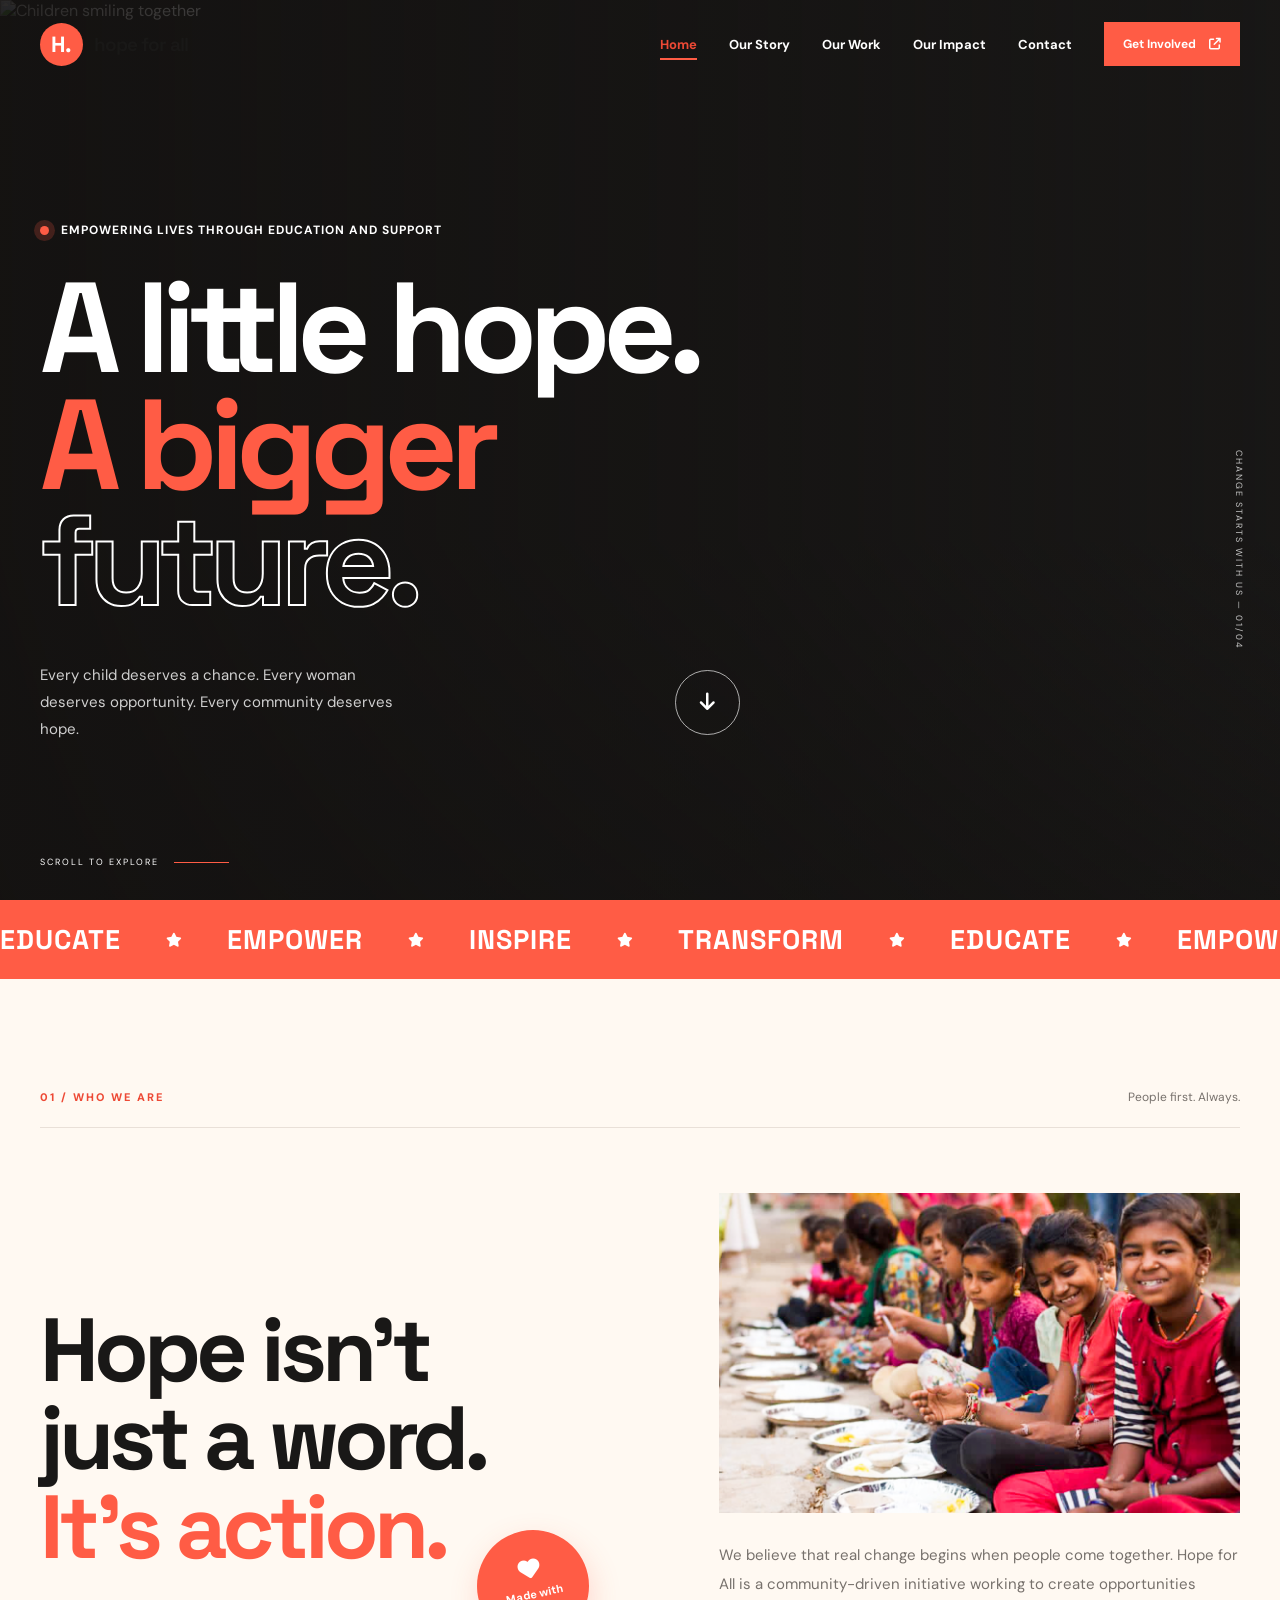
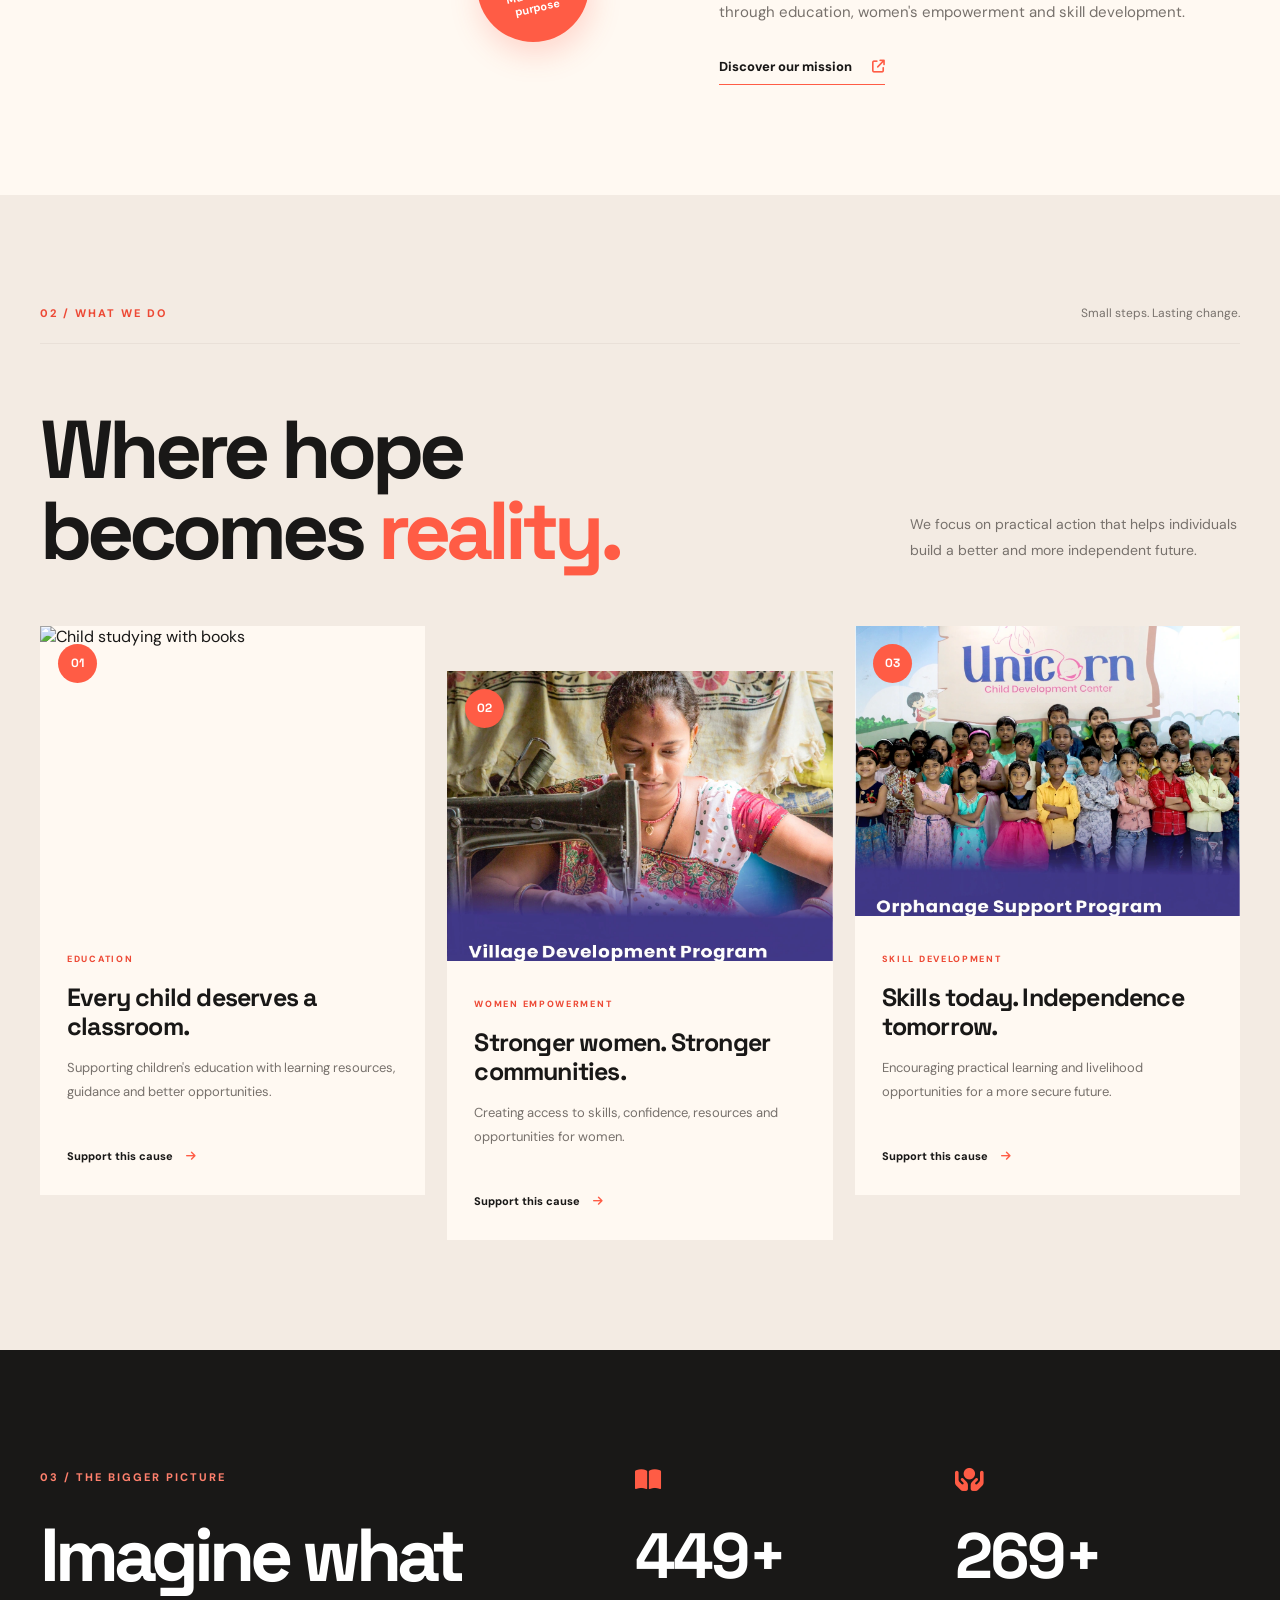
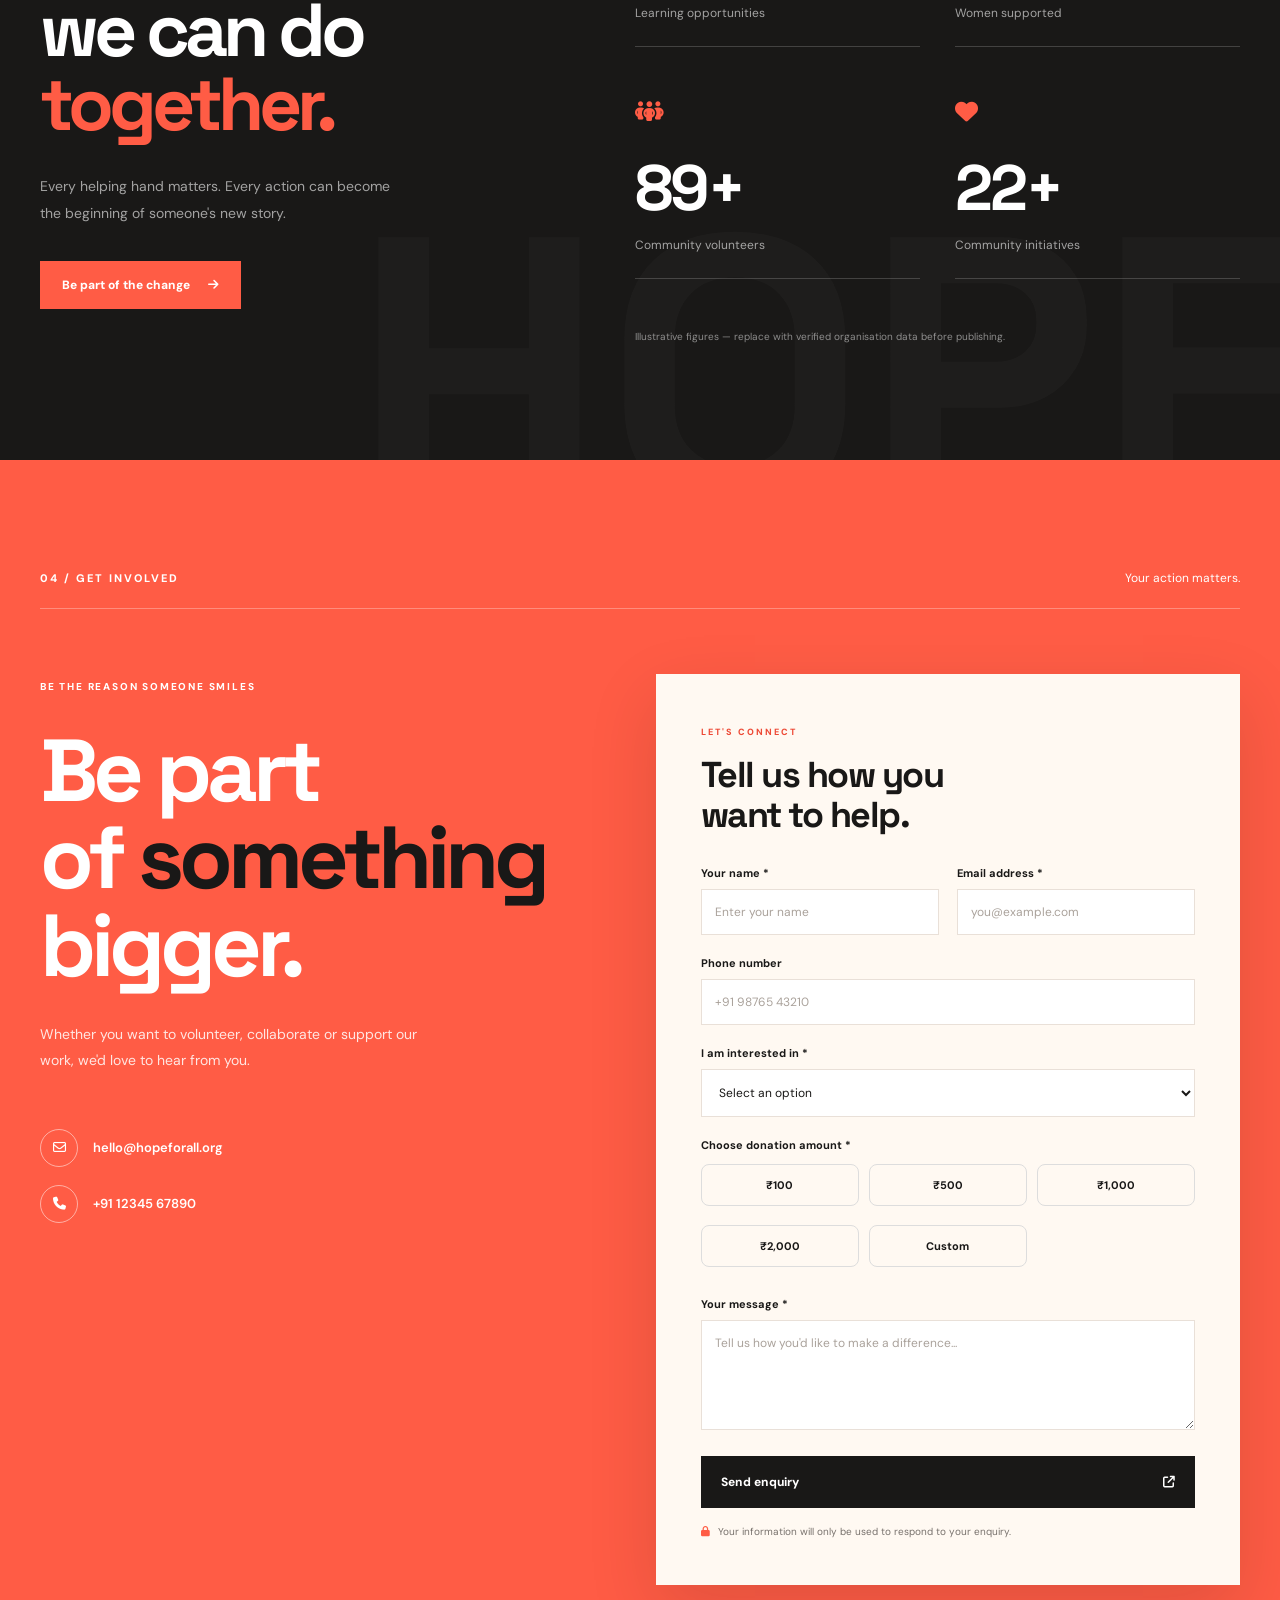
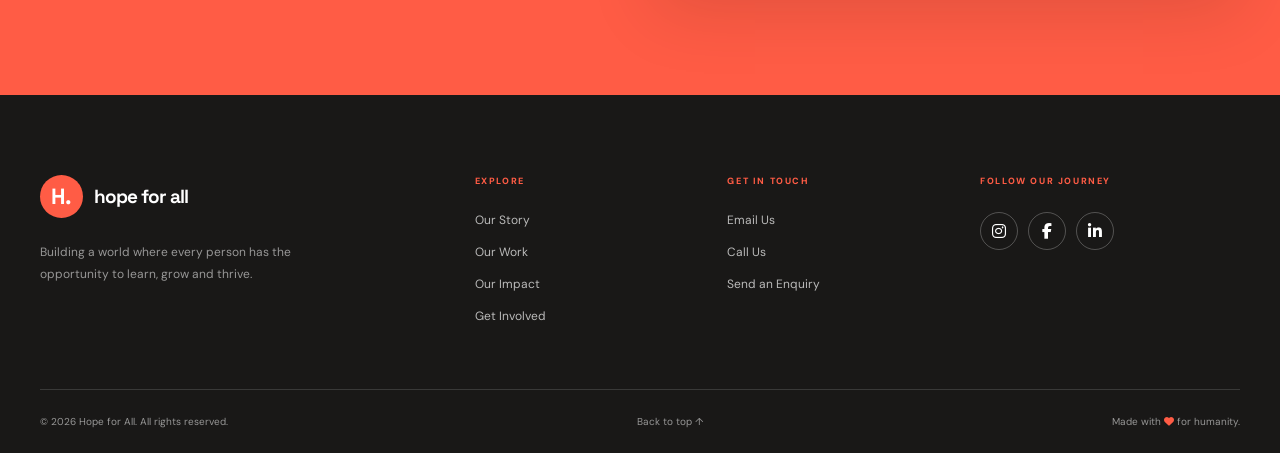
==== index.html @ e2357229 "commit-hope for all website" ====
<!DOCTYPE html>
<html lang="en">
<head>
  <meta charset="UTF-8">
  <meta name="viewport" content="width=device-width, initial-scale=1.0">
  <meta name="description" content="Hope for All works to create a brighter future through child education, women empowerment and community development.">
  <meta name="theme-color" content="#ff5c45">
  <title>Hope for All — Change Starts With Us</title>

  <link rel="preconnect" href="https://fonts.googleapis.com">
  <link rel="preconnect" href="https://fonts.gstatic.com" crossorigin>
  <link href="https://fonts.googleapis.com/css2?family=DM+Sans:wght@400;500;600;700;800&family=Space+Grotesk:wght@400;500;600;700&display=swap" rel="stylesheet">

  <link rel="stylesheet" href="https://cdnjs.cloudflare.com/ajax/libs/font-awesome/6.5.2/css/all.min.css">
  <link rel="stylesheet" href="assets/css/style.css">
  <link rel="stylesheet" href="assets/css/mobile-responsive.css">
</head>

<body>

  <div class="page-loader" id="pageLoader">
    <div class="loader-logo">H<span>.</span></div>
    <div class="loader-line"><span></span></div>
  </div>

  <div class="scroll-progress" id="scrollProgress"></div>

  <!-- HEADER -->
  <header class="site-header" id="siteHeader">
    <div class="container nav-wrapper">

      <a href="#home" class="brand">
        <span class="brand-symbol">H.</span>
        <span class="brand-name">hope for all</span>
      </a>

      <button class="menu-toggle" id="menuToggle"
        aria-label="Open navigation" aria-expanded="false">
        <span></span><span></span>
      </button>

      <nav class="primary-nav" id="primaryNav">
        <a href="#home" class="nav-link active">Home</a>
        <a href="#about" class="nav-link">Our Story</a>
        <a href="#work" class="nav-link">Our Work</a>
        <a href="#impact" class="nav-link">Our Impact</a>
        <a href="#contact" class="nav-link">Contact</a>
        <a href="#contact" class="nav-donate">
          Get Involved <i class="fa-solid fa-arrow-up-right-from-square"></i>
        </a>
      </nav>

    </div>
  </header>

  <main>

    <!-- HERO -->
    <section class="hero-section" id="home">
      <div class="hero-background">
        <img
          src="https://images.unsplash.com/photo-1488521787991-ed7bbaae773c?auto=format&fit=crop&w=2000&q=85"
          alt="Children smiling together"
          fetchpriority="high">
      </div>

      <div class="hero-overlay"></div>

      <div class="container hero-content">
        <div class="hero-label reveal">
          <span class="label-dot"></span>
          Empowering Lives Through Education and Support
        </div>

        <h1 class="hero-title reveal">
          A little hope.<br>
          <span>A bigger</span><br>
          <span class="outlined-text">future.</span>
        </h1>

        <div class="hero-bottom reveal">
          <p>
            Every child deserves a chance. Every woman deserves
            opportunity. Every community deserves hope.
          </p>

          <a href="#contact" class="round-cta" aria-label="Get involved">
            <i class="fa-solid fa-arrow-down"></i>
          </a>
        </div>
      </div>

      <div class="hero-side-note">CHANGE STARTS WITH US — 01/04</div>
      <div class="hero-scroll">SCROLL TO EXPLORE <span></span></div>
    </section>

    <!-- MARQUEE -->
    <section class="marquee-section" aria-label="Our mission">
      <div class="marquee-track">
        <div class="marquee-content">
          <span>EDUCATE</span><i class="fa-solid fa-star"></i>
          <span>EMPOWER</span><i class="fa-solid fa-star"></i>
          <span>INSPIRE</span><i class="fa-solid fa-star"></i>
          <span>TRANSFORM</span><i class="fa-solid fa-star"></i>
          <span>EDUCATE</span><i class="fa-solid fa-star"></i>
          <span>EMPOWER</span><i class="fa-solid fa-star"></i>
          <span>INSPIRE</span><i class="fa-solid fa-star"></i>
          <span>TRANSFORM</span><i class="fa-solid fa-star"></i>
        </div>
      </div>
    </section>

    <!-- ABOUT -->
    <section class="about-section section-padding" id="about">
      <div class="container">

        <div class="section-top reveal">
          <span class="eyebrow">01 / WHO WE ARE</span>
          <span class="section-caption">People first. Always.</span>
        </div>

        <div class="about-grid">
          <div class="about-heading reveal">
            <h2>
              Hope isn't<br>
              just a word.<br>
              <span>It's action.</span>
            </h2>
            <div class="about-sticker">
              <i class="fa-solid fa-heart"></i>
              <span>Made with<br>purpose</span>
            </div>
          </div>

          <div class="about-content reveal">
            <img
              src="assets/images/food-donation.png"
              alt="Children learning in a community setting"
              class="about-image">

            <p class="about-description">
              We believe that real change begins when people come
              together. Hope for All is a community-driven initiative
              working to create opportunities through education,
              women's empowerment and skill development.
            </p>

            <a href="#work" class="text-link">
              Discover our mission
              <span><i class="fa-solid fa-arrow-up-right-from-square"></i></span>
            </a>
          </div>
        </div>

      </div>
    </section>

    <!-- WORK -->
    <section class="work-section section-padding" id="work">
      <div class="container">

        <div class="section-top reveal">
          <span class="eyebrow">02 / WHAT WE DO</span>
          <span class="section-caption">Small steps. Lasting change.</span>
        </div>

        <div class="work-heading reveal">
          <h2>Where hope<br>becomes <span>reality.</span></h2>
          <p>
            We focus on practical action that helps individuals
            build a better and more independent future.
          </p>
        </div>

        <div class="work-grid">

          <article class="work-card reveal">
            <div class="work-image">
              <img
                src="https://images.unsplash.com/photo-1503676260728-1c00da094a0b?auto=format&fit=crop&w=900&q=85"
                alt="Child studying with books">
              <span class="work-number">01</span>
            </div>
            <div class="work-card-content">
              <span class="work-category">EDUCATION</span>
              <h3>Every child deserves a classroom.</h3>
              <p>
                Supporting children's education with learning
                resources, guidance and better opportunities.
              </p>
              <a href="#contact" class="card-link">
                Support this cause <i class="fa-solid fa-arrow-right"></i>
              </a>
            </div>
          </article>

          <article class="work-card work-card-featured reveal">
            <div class="work-image">
              <img
                src="assets/images/village-program.webp"
                alt="Confident woman smiling">
              <span class="work-number">02</span>
            </div>
            <div class="work-card-content">
              <span class="work-category">WOMEN EMPOWERMENT</span>
              <h3>Stronger women. Stronger communities.</h3>
              <p>
                Creating access to skills, confidence, resources
                and opportunities for women.
              </p>
              <a href="#contact" class="card-link">
                Support this cause <i class="fa-solid fa-arrow-right"></i>
              </a>
            </div>
          </article>

          <article class="work-card reveal">
            <div class="work-image">
              <img
                src="assets/images/orphange-program.webp"
                alt="People participating in a community activity">
              <span class="work-number">03</span>
            </div>
            <div class="work-card-content">
              <span class="work-category">SKILL DEVELOPMENT</span>
              <h3>Skills today. Independence tomorrow.</h3>
              <p>
                Encouraging practical learning and livelihood
                opportunities for a more secure future.
              </p>
              <a href="#contact" class="card-link">
                Support this cause <i class="fa-solid fa-arrow-right"></i>
              </a>
            </div>
          </article>

        </div>
      </div>
    </section>

    <!-- IMPACT -->
    <section class="impact-section" id="impact">
      <div class="container impact-container">

        <div class="impact-intro reveal">
          <span class="eyebrow light-eyebrow">03 / THE BIGGER PICTURE</span>
          <h2>Imagine what<br>we can do <span>together.</span></h2>
          <p>
            Every helping hand matters. Every action can become
            the beginning of someone's new story.
          </p>
          <a href="#contact" class="impact-button">
            Be part of the change <i class="fa-solid fa-arrow-right"></i>
          </a>
        </div>

        <div class="impact-stats">
          <div class="stat-item reveal">
            <span class="stat-icon"><i class="fa-solid fa-book-open"></i></span>
            <strong><span class="counter" data-target="500">0</span>+</strong>
            <p>Learning opportunities</p>
          </div>

          <div class="stat-item reveal">
            <span class="stat-icon"><i class="fa-solid fa-hands-holding-circle"></i></span>
            <strong><span class="counter" data-target="300">0</span>+</strong>
            <p>Women supported</p>
          </div>

          <div class="stat-item reveal">
            <span class="stat-icon"><i class="fa-solid fa-people-group"></i></span>
            <strong><span class="counter" data-target="100">0</span>+</strong>
            <p>Community volunteers</p>
          </div>

          <div class="stat-item reveal">
            <span class="stat-icon"><i class="fa-solid fa-heart"></i></span>
            <strong><span class="counter" data-target="25">0</span>+</strong>
            <p>Community initiatives</p>
          </div>
          <p class="impact-disclaimer">
            Illustrative figures — replace with verified organisation data before publishing.
          </p>
        </div>

      </div>
    </section>

    <!-- CONTACT / ENQUIRY -->
    <section class="contact-section section-padding" id="contact">
      <div class="container">

        <div class="section-top reveal">
          <span class="eyebrow">04 / GET INVOLVED</span>
          <span class="section-caption">Your action matters.</span>
        </div>

        <div class="contact-grid">

          <div class="contact-copy reveal">
            <span class="contact-kicker">BE THE REASON SOMEONE SMILES</span>
            <h2>
              Be part<br>
              of <span>something</span><br>
              bigger.
            </h2>
            <p>
              Whether you want to volunteer, collaborate or support
              our work, we'd love to hear from you.
            </p>

            <div class="contact-details">
              <a href="mailto:hello@hopeforall.org">
                <i class="fa-regular fa-envelope"></i>
                hello@hopeforall.org
              </a>
              <a href="tel:+911234567890">
                <i class="fa-solid fa-phone"></i>
                +91 12345 67890
              </a>
            </div>
          </div>

          <div class="form-panel reveal">
            <div class="form-heading">
              <span>LET'S CONNECT</span>
              <h3>Tell us how you<br>want to help.</h3>
            </div>

            <form
              name="hope-for-all-enquiry"
              method="POST"
              action="thank-you.html"
              data-netlify="true"
              netlify-honeypot="bot-field"
              id="enquiryForm">

              <input type="hidden" name="form-name" value="hope-for-all-enquiry">

              <p class="hidden-field">
                <label>Do not fill this out:
                  <input name="bot-field">
                </label>
              </p>

              <div class="form-row">
                <div class="form-group">
                  <label for="fullName">Your name *</label>
                  <input type="text" id="fullName" name="name"
                    placeholder="Enter your name" required minlength="2">
                </div>

                <div class="form-group">
                  <label for="email">Email address *</label>
                  <input type="email" id="email" name="email"
                    placeholder="you@example.com" required>
                </div>
              </div>

              <div class="form-group">
                <label for="phone">Phone number</label>
                <input type="tel" id="phone" name="phone"
                  placeholder="+91 98765 43210"
                  pattern="[0-9+() -]{7,20}">
              </div>

              <div class="form-group">
                <label for="interest">I am interested in *</label>
                <select id="interest" name="interest" required>
                  <option value="" disabled selected>Select an option</option>
                  <option value="Volunteering">Volunteering</option>
                  <option value="Donation enquiry">Donation enquiry</option>
                  <option value="Partnership">Partnership</option>
                  <option value="Education support">Education support</option>
                  <option value="Women empowerment">Women empowerment</option>
                  <option value="Other">Other</option>
                </select>
              </div>
              
<div class="form-group donation-group">
  <label>Choose donation amount *</label>

  <div class="donation-options">
    <label class="donation-option">
      <input type="radio" name="donation_amount" value="₹100" required>
      <span>₹100</span>
    </label>

    <label class="donation-option">
      <input type="radio" name="donation_amount" value="₹500">
      <span>₹500</span>
    </label>

    <label class="donation-option">
      <input type="radio" name="donation_amount" value="₹1000">
      <span>₹1,000</span>
    </label>

    <label class="donation-option">
      <input type="radio" name="donation_amount" value="₹2000">
      <span>₹2,000</span>
    </label>

    <label class="donation-option">
      <input type="radio" name="donation_amount" value="Custom">
      <span>Custom</span>
    </label>
  </div>

  <input
    type="number"
    name="custom_amount"
    id="customAmount"
    placeholder="Enter custom amount (₹)"
    min="1"
    hidden
  >
</div>


              <div class="form-group">
                <label for="message">Your message *</label>
                <textarea id="message" name="message" rows="4"
                  placeholder="Tell us how you'd like to make a difference..."
                  required minlength="10"></textarea>
              </div>

              <button type="submit" class="submit-button" id="submitButton">
                <span>Send enquiry</span>
                <i class="fa-solid fa-arrow-up-right-from-square"></i>
              </button>

              <p class="form-note">
                <i class="fa-solid fa-lock"></i>
                Your information will only be used to respond to your enquiry.
              </p>

              <p class="form-feedback" id="formFeedback" role="status" aria-live="polite"></p>
            </form>
          </div>

        </div>
      </div>
    </section>

  </main>

  <!-- FOOTER -->
  <footer class="site-footer">
    <div class="container">

      <div class="footer-top">
        <div class="footer-brand">
          <a href="#home" class="brand footer-logo">
            <span class="brand-symbol">H.</span>
            <span class="brand-name">hope for all</span>
          </a>
          <p>
            Building a world where every person has the opportunity
            to learn, grow and thrive.
          </p>
        </div>

        <div class="footer-column">
          <span>EXPLORE</span>
          <a href="#about">Our Story</a>
          <a href="#work">Our Work</a>
          <a href="#impact">Our Impact</a>
          <a href="#contact">Get Involved</a>
        </div>

        <div class="footer-column">
          <span>GET IN TOUCH</span>
          <a href="mailto:hello@hopeforall.org">Email Us</a>
          <a href="tel:+911234567890">Call Us</a>
          <a href="#contact">Send an Enquiry</a>
        </div>

        <div class="footer-social">
          <span>FOLLOW OUR JOURNEY</span>
          <div class="social-links">
            <a href="https://www.instagram.com/kokanngo_india/" aria-label="Instagram" target="_blank" rel="noopener noreferrer"><i class="fa-brands fa-instagram"></i></a>
            <a href="https://www.facebook.com/Kokanngo.org" aria-label="Facebook" target="_blank" rel="noopener noreferrer"><i class="fa-brands fa-facebook-f"></i></a>
            <a href="linkedin.com/sharing/share-offsite/?url=https://www.kokanngo.org/" aria-label="LinkedIn" target="_blank" rel="noopener noreferrer"><i class="fa-brands fa-linkedin-in"></i></a>
          </div>
        </div>
      </div>

      <div class="footer-bottom">
        <p>© <span id="currentYear"></span> Hope for All. All rights reserved.</p>
        <a href="#home">Back to top ↑</a>
        <p>Made with <i class="fa-solid fa-heart"></i> for humanity.</p>
      </div>

    </div>
  </footer>

  <script src="assets/js/main.js"></script>
</body>
</html>
---- assets/css/style.css ----
:root {
  --coral: #ff5c45;
  --coral-dark: #ed4935;
  --coral-light: #ff806d;
  --ink: #191817;
  --ink-soft: #292725;
  --cream: #fff9f2;
  --white: #ffffff;
  --muted: #77716c;
  --line: #e9e0d8;
  --font-heading: "Space Grotesk", sans-serif;
  --font-body: "DM Sans", sans-serif;
  --container: 1240px;
  --transition: 0.35s ease;
}

* {
  margin: 0;
  padding: 0;
  box-sizing: border-box;
}

html {
  scroll-behavior: smooth;
  scroll-padding-top: 90px;
}

body {
  font-family: var(--font-body);
  color: var(--ink);
  background: var(--cream);
  overflow-x: hidden;
}

body.menu-open {
  overflow: hidden;
}

img {
  display: block;
  max-width: 100%;
}

a {
  color: inherit;
  text-decoration: none;
}

button,
input,
select,
textarea {
  font: inherit;
}

button,
a {
  -webkit-tap-highlight-color: transparent;
}

.container {
  width: min(var(--container), calc(100% - 80px));
  margin-inline: auto;
}

.section-padding {
  padding: 110px 0;
}

/* LOADER */

.page-loader {
  position: fixed;
  inset: 0;
  z-index: 9999;
  background: var(--coral);
  display: flex;
  flex-direction: column;
  align-items: center;
  justify-content: center;
  transition: opacity 0.6s ease, visibility 0.6s ease;
}

.page-loader.loaded {
  opacity: 0;
  visibility: hidden;
}

.loader-logo {
  font-family: var(--font-heading);
  color: var(--white);
  font-size: 65px;
  font-weight: 700;
}

.loader-logo span {
  color: var(--ink);
}

.loader-line {
  width: 100px;
  height: 3px;
  background: rgba(255,255,255,0.3);
  overflow: hidden;
  margin-top: 16px;
}

.loader-line span {
  display: block;
  width: 100%;
  height: 100%;
  background: white;
  transform: translateX(-100%);
  animation: loaderProgress 1s ease forwards;
}

@keyframes loaderProgress {
  to { transform: translateX(0); }
}

.scroll-progress {
  position: fixed;
  z-index: 9998;
  top: 0;
  left: 0;
  width: 0;
  height: 3px;
  background: var(--coral);
}

/* HEADER */

.site-header {
  position: fixed;
  z-index: 1000;
  top: 0;
  left: 0;
  width: 100%;
  background: transparent;
  transition: background var(--transition), box-shadow var(--transition);
}

.site-header.scrolled {
  background: var(--cream);
  box-shadow: 0 5px 30px rgba(25, 24, 23, 0.07);
}

.nav-wrapper {
  min-height: 88px;
  display: flex;
  align-items: center;
  justify-content: space-between;
}

.brand {
  display: inline-flex;
  align-items: center;
  gap: 11px;
  font-family: var(--font-heading);
  font-weight: 700;
}

.brand-symbol {
  width: 43px;
  height: 43px;
  display: grid;
  place-items: center;
  border-radius: 50%;
  background: var(--coral);
  color: var(--white);
  font-size: 22px;
}

.brand-name {
  font-size: 19px;
  letter-spacing: -1px;
}

.primary-nav {
  display: flex;
  align-items: center;
  gap: 32px;
}

.nav-link {
  font-size: 13px;
  font-weight: 700;
  color: #ffffff;
  position: relative;
  transition: color var(--transition);
}

.nav-link::after {
  content: "";
  position: absolute;
  left: 0;
  bottom: -7px;
  width: 0;
  height: 2px;
  background: var(--coral);
  transition: width var(--transition);
}

.nav-link:hover,
.nav-link.active {
  color: var(--coral-dark);
}

.nav-link:hover::after,
.nav-link.active::after {
  width: 100%;
}

.nav-donate {
  background: var(--coral);
  color: white;
  padding: 14px 19px;
  font-size: 12px;
  font-weight: 700;
  transition: background var(--transition), transform var(--transition);
}

.nav-donate i {
  margin-left: 10px;
}

.nav-donate:hover {
  background: var(--ink);
  transform: translateY(-3px);
}

.menu-toggle {
  display: none;
}

/* HERO */

.hero-section {
  min-height: 790px;
  height: 100svh;
  max-height: 1000px;
  position: relative;
  overflow: hidden;
  background: var(--ink);
  display: flex;
  align-items: center;
  color: var(--white);
}

.hero-background,
.hero-overlay {
  position: absolute;
  inset: 0;
}

.hero-background img {
  width: 100%;
  height: 100%;
  object-fit: cover;
  object-position: center 40%;
  opacity: 0.78;
  animation: heroZoom 12s ease-out both;
}

@keyframes heroZoom {
  from { transform: scale(1.12); }
  to { transform: scale(1); }
}

.hero-overlay {
  background:
    linear-gradient(90deg, rgba(20,18,17,0.88) 0%, rgba(20,18,17,0.52) 58%, rgba(20,18,17,0.15) 100%),
    linear-gradient(0deg, rgba(20,18,17,0.35), transparent 40%);
}

.hero-content {
  position: relative;
  z-index: 2;
  padding-top: 65px;
}

.hero-label {
  display: flex;
  align-items: center;
  gap: 12px;
  font-size: 12px;
  font-weight: 700;
  letter-spacing: 1px;
  text-transform: uppercase;
  margin-bottom: 32px;
}

.label-dot {
  width: 9px;
  height: 9px;
  border-radius: 50%;
  background: var(--coral);
  box-shadow: 0 0 0 6px rgba(255,92,69,0.2);
}

.hero-title {
  font-family: var(--font-heading);
  font-size: clamp(70px, 10vw, 142px);
  font-weight: 700;
  line-height: 0.91;
  letter-spacing: -8px;
  max-width: 900px;
}

.hero-title > span:not(.outlined-text) {
  color: var(--coral);
}

.outlined-text {
  color: transparent;
  -webkit-text-stroke: 2px white;
}

.hero-bottom {
  display: flex;
  align-items: center;
  justify-content: space-between;
  max-width: 700px;
  margin-top: 42px;
}

.hero-bottom p {
  max-width: 380px;
  font-size: 15px;
  line-height: 1.8;
  color: rgba(255,255,255,0.8);
}

.round-cta {
  width: 65px;
  height: 65px;
  border: 1px solid rgba(255,255,255,0.65);
  border-radius: 50%;
  display: grid;
  place-items: center;
  font-size: 20px;
  transition: background var(--transition), border-color var(--transition), transform var(--transition);
}

.round-cta:hover {
  background: var(--coral);
  border-color: var(--coral);
  transform: rotate(45deg);
}

.hero-side-note {
  position: absolute;
  right: 35px;
  top: 50%;
  writing-mode: vertical-rl;
  font-size: 9px;
  letter-spacing: 2px;
  color: rgba(255,255,255,0.75);
}

.hero-scroll {
  position: absolute;
  left: 40px;
  bottom: 32px;
  display: flex;
  align-items: center;
  gap: 15px;
  font-size: 9px;
  letter-spacing: 2px;
  color: white;
}

.hero-scroll span {
  width: 55px;
  height: 1px;
  background: var(--coral);
}

/* MARQUEE */

.marquee-section {
  overflow: hidden;
  background: var(--coral);
  color: white;
  padding: 22px 0;
}

.marquee-track {
  width: max-content;
  animation: marqueeMove 28s linear infinite;
}

.marquee-content {
  display: flex;
  align-items: center;
  gap: 45px;
  white-space: nowrap;
}

.marquee-content span {
  font-family: var(--font-heading);
  font-size: 27px;
  font-weight: 700;
  letter-spacing: 1px;
}

.marquee-content i {
  font-size: 14px;
}

@keyframes marqueeMove {
  to { transform: translateX(-50%); }
}

/* SHARED SECTION ELEMENTS */

.section-top {
  display: flex;
  align-items: center;
  justify-content: space-between;
  padding-bottom: 22px;
  border-bottom: 1px solid var(--line);
  margin-bottom: 65px;
}

.eyebrow {
  font-size: 11px;
  font-weight: 800;
  letter-spacing: 2px;
  color: var(--coral-dark);
}

.section-caption {
  font-size: 12px;
  color: var(--muted);
}

/* ABOUT */

.about-section {
  background: var(--cream);
}

.about-grid {
  display: grid;
  grid-template-columns: 1fr 0.9fr;
  gap: 100px;
  align-items: center;
}

.about-heading {
  position: relative;
}

.about-heading h2,
.work-heading h2,
.impact-intro h2,
.contact-copy h2 {
  font-family: var(--font-heading);
  font-size: clamp(55px, 7vw, 90px);
  line-height: 0.99;
  letter-spacing: -5px;
  font-weight: 700;
}

.about-heading h2 span,
.work-heading h2 span {
  color: var(--coral);
}

.about-sticker {
  position: absolute;
  right: 30px;
  bottom: -70px;
  width: 112px;
  height: 112px;
  border-radius: 50%;
  background: var(--coral);
  color: white;
  display: flex;
  flex-direction: column;
  align-items: center;
  justify-content: center;
  gap: 7px;
  text-align: center;
  font-size: 11px;
  font-weight: 700;
  transform: rotate(-12deg);
  box-shadow: 0 12px 30px rgba(255,92,69,0.22);
}

.about-sticker i {
  font-size: 22px;
}

.about-image {
  width: 100%;
  height: 320px;
  object-fit: cover;
}

.about-description {
  color: var(--muted);
  font-size: 15px;
  line-height: 1.9;
  margin: 28px 0;
}

.text-link {
  display: inline-flex;
  align-items: center;
  gap: 20px;
  font-size: 13px;
  font-weight: 800;
  border-bottom: 1px solid var(--coral);
  padding-bottom: 9px;
}

.text-link span {
  color: var(--coral);
  transition: transform var(--transition);
}

.text-link:hover span {
  transform: translate(4px, -4px);
}

/* OUR WORK */

.work-section {
  background: #f3ebe3;
}

.work-heading {
  display: flex;
  justify-content: space-between;
  align-items: flex-end;
  margin-bottom: 55px;
}

.work-heading h2 {
  font-size: clamp(55px, 7vw, 82px);
}

.work-heading p {
  max-width: 330px;
  color: var(--muted);
  font-size: 14px;
  line-height: 1.8;
  padding-bottom: 8px;
}

.work-grid {
  display: grid;
  grid-template-columns: repeat(3, 1fr);
  gap: 22px;
  align-items: start;
}

.work-card {
  background: var(--cream);
  overflow: hidden;
  transition: transform var(--transition), box-shadow var(--transition);
}

.work-card-featured {
  margin-top: 45px;
}

.work-card:hover {
  transform: translateY(-10px);
  box-shadow: 0 25px 50px rgba(25,24,23,0.1);
}

.work-image {
  height: 290px;
  overflow: hidden;
  position: relative;
}

.work-image img {
  width: 100%;
  height: 100%;
  object-fit: cover;
  transition: transform 0.8s cubic-bezier(0.2,0.7,0.2,1);
}

.work-card:hover .work-image img {
  transform: scale(1.09);
}

.work-number {
  position: absolute;
  top: 18px;
  left: 18px;
  width: 39px;
  height: 39px;
  border-radius: 50%;
  display: grid;
  place-items: center;
  background: var(--coral);
  color: white;
  font-family: var(--font-heading);
  font-weight: 700;
  font-size: 12px;
}

.work-card-content {
  padding: 30px 27px;
}

.work-category {
  font-size: 9px;
  letter-spacing: 1.7px;
  color: var(--coral-dark);
  font-weight: 800;
}

.work-card h3 {
  font-family: var(--font-heading);
  font-size: 25px;
  line-height: 1.15;
  letter-spacing: -0.8px;
  margin: 16px 0;
}

.work-card p {
  font-size: 13px;
  line-height: 1.8;
  color: var(--muted);
  min-height: 70px;
}

.card-link {
  display: inline-flex;
  align-items: center;
  gap: 13px;
  font-size: 11px;
  font-weight: 800;
  margin-top: 23px;
}

.card-link i {
  color: var(--coral);
  transition: transform var(--transition);
}

.card-link:hover i {
  transform: translateX(6px);
}

/* IMPACT */

.impact-section {
  background: var(--ink);
  color: white;
  padding: 115px 0;
  position: relative;
  overflow: hidden;
}

.impact-section::after {
  content: "HOPE";
  position: absolute;
  right: -30px;
  bottom: -105px;
  font-family: var(--font-heading);
  font-weight: 700;
  font-size: clamp(180px, 30vw, 420px);
  color: rgba(255,255,255,0.025);
  line-height: 1;
  pointer-events: none;
}

.impact-container {
  position: relative;
  z-index: 1;
  display: grid;
  grid-template-columns: 0.9fr 1.1fr;
  gap: 100px;
}

.light-eyebrow {
  color: var(--coral-light);
}

.impact-intro h2 {
  margin: 32px 0;
  font-size: clamp(52px, 6vw, 75px);
}

.impact-intro h2 span {
  color: var(--coral);
}

.impact-intro > p {
  max-width: 370px;
  color: rgba(255,255,255,0.6);
  font-size: 14px;
  line-height: 1.9;
  margin-bottom: 35px;
}

.impact-button {
  display: inline-flex;
  align-items: center;
  gap: 18px;
  padding: 16px 22px;
  background: var(--coral);
  font-size: 12px;
  font-weight: 800;
  transition: background var(--transition), transform var(--transition);
}

.impact-button:hover {
  background: white;
  color: var(--ink);
  transform: translateY(-4px);
}

.impact-stats {
  display: grid;
  grid-template-columns: repeat(2, 1fr);
  align-content: center;
  gap: 50px 35px;
}

.stat-item {
  border-bottom: 1px solid rgba(255,255,255,0.18);
  padding-bottom: 25px;
}

.stat-icon {
  display: block;
  color: var(--coral);
  font-size: 23px;
  margin-bottom: 20px;
}

.stat-item strong {
  display: block;
  font-family: var(--font-heading);
  font-size: clamp(42px, 5vw, 65px);
  letter-spacing: -3px;
}

.stat-item p {
  font-size: 12px;
  color: rgba(255,255,255,0.6);
  margin-top: 8px;
}

.impact-disclaimer {
  grid-column: 1 / -1;
  font-size: 10px;
  color: rgba(255,255,255,0.5);
  line-height: 1.6;
}

/* CONTACT */

.contact-section {
  background: var(--coral);
  color: white;
}

.contact-section .section-top {
  border-color: rgba(255,255,255,0.3);
}

.contact-section .eyebrow,
.contact-section .section-caption {
  color: white;
}

.contact-grid {
  display: grid;
  grid-template-columns: 0.9fr 1fr;
  gap: 90px;
  align-items: start;
}

.contact-kicker {
  font-size: 10px;
  letter-spacing: 1.8px;
  font-weight: 800;
}

.contact-copy h2 {
  font-size: clamp(60px, 7vw, 88px);
  margin: 32px 0;
}

.contact-copy h2 span {
  color: var(--ink);
}

.contact-copy > p {
  max-width: 380px;
  color: rgba(255,255,255,0.85);
  line-height: 1.9;
  font-size: 14px;
}

.contact-details {
  display: flex;
  flex-direction: column;
  gap: 18px;
  margin-top: 55px;
}

.contact-details a {
  display: flex;
  align-items: center;
  gap: 15px;
  font-size: 13px;
  font-weight: 600;
  transition: transform var(--transition);
}

.contact-details a:hover {
  transform: translateX(6px);
}

.contact-details i {
  width: 38px;
  height: 38px;
  border: 1px solid rgba(255,255,255,0.5);
  border-radius: 50%;
  display: grid;
  place-items: center;
}

/* FORM */

.form-panel {
  background: var(--cream);
  color: var(--ink);
  padding: 45px;
  box-shadow: 0 25px 65px rgba(40,20,15,0.14);
}

.form-heading > span {
  font-size: 9px;
  font-weight: 800;
  color: var(--coral-dark);
  letter-spacing: 2px;
}

.form-heading h3 {
  font-family: var(--font-heading);
  font-size: 36px;
  letter-spacing: -1.5px;
  line-height: 1.1;
  margin: 16px 0 30px;
}

.form-row {
  display: grid;
  grid-template-columns: 1fr 1fr;
  gap: 18px;
}

.form-group {
  margin-bottom: 21px;
}

.form-group label {
  display: block;
  font-size: 11px;
  font-weight: 700;
  margin-bottom: 9px;
}

.form-group input,
.form-group select,
.form-group textarea {
  width: 100%;
  border: 1px solid var(--line);
  outline: none;
  background: white;
  padding: 14px 13px;
  font-size: 12px;
  color: var(--ink);
  border-radius: 0;
  transition: border-color var(--transition), box-shadow var(--transition);
}

.form-group input:focus,
.form-group select:focus,
.form-group textarea:focus {
  border-color: var(--coral);
  box-shadow: 0 0 0 3px rgba(255,92,69,0.1);
}

.form-group input::placeholder,
.form-group textarea::placeholder {
  color: #aaa29b;
}

.form-group textarea {
  resize: vertical;
  min-height: 110px;
}

.form-group select {
  cursor: pointer;
}

.submit-button {
  width: 100%;
  border: 0;
  background: var(--ink);
  color: white;
  padding: 18px 20px;
  display: flex;
  align-items: center;
  justify-content: space-between;
  cursor: pointer;
  font-size: 12px;
  font-weight: 800;
  transition: background var(--transition), transform var(--transition);
}

.submit-button:hover {
  background: var(--coral);
  transform: translateY(-3px);
}

.submit-button:disabled {
  opacity: 0.65;
  cursor: wait;
  transform: none;
}

.form-note {
  font-size: 10px;
  color: var(--muted);
  margin-top: 16px;
  line-height: 1.6;
}

.form-note i {
  color: var(--coral);
  margin-right: 5px;
}

.form-feedback {
  display: none;
  margin-top: 12px;
  font-size: 12px;
  color: var(--coral-dark);
}

.form-feedback.visible {
  display: block;
}

.hidden-field {
  position: absolute;
  width: 1px;
  height: 1px;
  overflow: hidden;
  clip: rect(0, 0, 0, 0);
  white-space: nowrap;
}

/* FOOTER */

.site-footer {
  background: var(--ink);
  color: white;
  padding: 80px 0 25px;
}

.footer-top {
  display: grid;
  grid-template-columns: 1.5fr 0.8fr 0.8fr 1fr;
  gap: 45px;
  padding-bottom: 65px;
}

.footer-logo .brand-symbol {
  background: var(--coral);
}

.footer-brand > p {
  max-width: 280px;
  font-size: 12px;
  line-height: 1.9;
  color: rgba(255,255,255,0.55);
  margin-top: 23px;
}

.footer-column,
.footer-social {
  display: flex;
  flex-direction: column;
  gap: 16px;
}

.footer-column > span,
.footer-social > span {
  font-size: 9px;
  letter-spacing: 1.6px;
  font-weight: 800;
  color: var(--coral);
  margin-bottom: 9px;
}

.footer-column a {
  font-size: 12px;
  color: rgba(255,255,255,0.7);
  transition: color var(--transition), transform var(--transition);
}

.footer-column a:hover {
  color: white;
  transform: translateX(4px);
}

.social-links {
  display: flex;
  gap: 10px;
}

.social-links a {
  width: 38px;
  height: 38px;
  display: grid;
  place-items: center;
  border: 1px solid rgba(255,255,255,0.25);
  border-radius: 50%;
  transition: background var(--transition), border-color var(--transition);
}

.social-links a:hover {
  background: var(--coral);
  border-color: var(--coral);
}

.footer-bottom {
  border-top: 1px solid rgba(255,255,255,0.14);
  padding-top: 25px;
  display: flex;
  align-items: center;
  justify-content: space-between;
  gap: 15px;
}

.footer-bottom p,
.footer-bottom a {
  font-size: 10px;
  color: rgba(255,255,255,0.55);
}

.footer-bottom a:hover {
  color: white;
}

.footer-bottom i {
  color: var(--coral);
}

/* REVEAL ANIMATIONS */

.reveal {
  opacity: 0;
  transform: translateY(35px);
  transition: opacity 0.8s ease, transform 0.8s cubic-bezier(0.2,0.7,0.2,1);
}

.reveal.visible {
  opacity: 1;
  transform: translateY(0);
}

.work-card:nth-child(2) {
  transition-delay: 0.12s;
}

.work-card:nth-child(3) {
  transition-delay: 0.24s;
}

/* THANK YOU PAGE */

.thankyou-page {
  min-height: 100vh;
  display: grid;
  place-items: center;
  padding: 25px;
  background: var(--coral);
}

.thankyou-card {
  max-width: 600px;
  width: 100%;
  background: var(--cream);
  padding: 65px 45px;
  text-align: center;
}

.thankyou-icon {
  width: 75px;
  height: 75px;
  border-radius: 50%;
  display: grid;
  place-items: center;
  margin: 0 auto 25px;
  background: var(--coral);
  color: white;
  font-size: 30px;
}

.thankyou-card h1 {
  font-family: var(--font-heading);
  font-size: 45px;
  letter-spacing: -2px;
}

.thankyou-card p {
  color: var(--muted);
  font-size: 14px;
  line-height: 1.8;
  margin: 20px 0 30px;
}

.thankyou-card a {
  display: inline-block;
  background: var(--ink);
  color: white;
  padding: 16px 25px;
  font-size: 12px;
  font-weight: 700;
}

/* ACCESSIBILITY */

:focus-visible {
  outline: 3px solid var(--coral);
  outline-offset: 4px;
}

@media (prefers-reduced-motion: reduce) {
  *,
  *::before,
  *::after {
    scroll-behavior: auto !important;
    animation-duration: 0.01ms !important;
    animation-iteration-count: 1 !important;
    transition-duration: 0.01ms !important;
  }

  .reveal {
    opacity: 1;
    transform: none;
  }
}

/* Header text black after scrolling */
.site-header.scrolled .brand-name,
.site-header.scrolled .nav-link {
    color: #191817;
}

/* Hover color */
.site-header.scrolled .nav-link:hover,
.site-header.scrolled .nav-link.active {
    color: #ff5c45;
}


.donation-options {
  display: grid;
  grid-template-columns: repeat(3, 1fr);
  gap: 10px;
  margin-top: 12px;
}

.donation-option {
  cursor: pointer;
}

.donation-option input {
  display: none;
}

.donation-option span {
  display: block;
  padding: 13px 10px;
  text-align: center;
  border: 1px solid #ddd;
  border-radius: 8px;
  font-weight: 700;
  transition: 0.25s ease;
}

.donation-option input:checked + span {
  background: #ff5c45;
  color: #fff;
  border-color: #ff5c45;
}

.donation-option span:hover {
  border-color: #ff5c45;
}

#customAmount {
  margin-top: 12px;
  width: 100%;
}

@media (max-width: 480px) {
  .donation-options {
    grid-template-columns: repeat(2, 1fr);
  }
}
---- assets/css/mobile-responsive.css ----
/* LAPTOPS */
@media (max-width: 1200px) {
  .container {
    width: calc(100% - 60px);
  }

  .about-grid {
    gap: 60px;
  }

  .impact-container {
    gap: 60px;
  }

  .contact-grid {
    gap: 55px;
  }

  .work-image {
    height: 250px;
  }
}

/* TABLETS */
@media (max-width: 992px) {
  .section-padding {
    padding: 85px 0;
  }

  .nav-wrapper {
    min-height: 76px;
  }

  .menu-toggle {
    display: flex;
    width: 45px;
    height: 45px;
    flex-direction: column;
    justify-content: center;
    align-items: center;
    gap: 7px;
    border: 0;
    background: var(--coral);
    cursor: pointer;
    z-index: 1002;
  }

  .menu-toggle span {
    width: 21px;
    height: 2px;
    background: white;
    transition: transform 0.3s ease;
  }

  .menu-toggle.active span:first-child {
    transform: translateY(4.5px) rotate(45deg);
  }

  .menu-toggle.active span:last-child {
    transform: translateY(-4.5px) rotate(-45deg);
  }

  .primary-nav {
    position: fixed;
    top: 0;
    right: -100%;
    width: min(400px, 85%);
    height: 100dvh;
    background: var(--cream);
    flex-direction: column;
    align-items: flex-start;
    justify-content: center;
    padding: 80px 45px;
    gap: 28px;
    box-shadow: -15px 0 40px rgba(0,0,0,0.1);
    transition: right 0.4s ease;
  }

  .primary-nav.is-open {
    right: 0;
  }

  .nav-link {
    font-family: var(--font-heading);
    font-size: 24px;
  }

  .nav-donate {
    margin-top: 10px;
  }

  .hero-section {
    min-height: 720px;
  }

  .hero-title {
    font-size: clamp(72px, 12vw, 110px);
    letter-spacing: -5px;
  }

  .about-grid {
    grid-template-columns: 1fr 1fr;
    gap: 35px;
  }

  .about-heading h2,
  .work-heading h2 {
    font-size: 65px;
  }

  .about-sticker {
    right: 0;
    bottom: -100px;
    width: 90px;
    height: 90px;
  }

  .work-grid {
    grid-template-columns: repeat(2, 1fr);
    gap: 25px;
  }

  .work-card-featured {
    margin-top: 0;
  }

  .work-card:last-child {
    grid-column: 1 / -1;
    width: calc(50% - 13px);
    margin-inline: auto;
  }

  .impact-container {
    grid-template-columns: 1fr;
    gap: 60px;
  }

  .impact-intro h2 {
    font-size: 68px;
  }

  .contact-grid {
    grid-template-columns: 1fr;
    gap: 50px;
  }

  .contact-copy h2 {
    font-size: 75px;
  }

  .contact-details {
    margin-top: 30px;
  }

  .form-panel {
    max-width: 700px;
  }

  .footer-top {
    grid-template-columns: 1.3fr 1fr 1fr;
    gap: 40px;
  }

  .footer-social {
    grid-column: 1 / -1;
  }
}

/* MOBILE */
@media (max-width: 600px) {
  .container {
    width: calc(100% - 40px);
  }

  .section-padding {
    padding: 70px 0;
  }

  .nav-wrapper {
    min-height: 70px;
  }

  .brand-symbol {
    width: 39px;
    height: 39px;
    font-size: 19px;
  }

  .brand-name {
    font-size: 17px;
  }

  .hero-section {
    min-height: 720px;
    height: 100svh;
    max-height: 850px;
  }

  .hero-background img {
    object-position: 58% center;
  }

  .hero-overlay {
    background:
      linear-gradient(90deg, rgba(20,18,17,0.78), rgba(20,18,17,0.32)),
      linear-gradient(0deg, rgba(20,18,17,0.65), transparent);
  }

  .hero-content {
    padding-top: 70px;
  }

  .hero-label {
    font-size: 9px;
    margin-bottom: 30px;
  }

  .hero-title {
    font-size: clamp(58px, 16vw, 90px);
    letter-spacing: -4px;
    line-height: 0.98;
  }

  .outlined-text {
    -webkit-text-stroke-width: 1.5px;
  }

  .hero-bottom {
    margin-top: 35px;
    gap: 20px;
    align-items: flex-end;
  }

  .hero-bottom p {
    font-size: 12px;
    max-width: 260px;
  }

  .round-cta {
    width: 49px;
    height: 49px;
    flex-shrink: 0;
    font-size: 15px;
  }

  .hero-side-note {
    right: 12px;
    font-size: 7px;
  }

  .hero-scroll {
    left: 20px;
    bottom: 23px;
    font-size: 8px;
  }

  .marquee-section {
    padding: 17px 0;
  }

  .marquee-content {
    gap: 25px;
  }

  .marquee-content span {
    font-size: 19px;
  }

  .section-top {
    margin-bottom: 42px;
  }

  .eyebrow {
    font-size: 9px;
    letter-spacing: 1.3px;
  }

  .section-caption {
    font-size: 10px;
  }

  .about-grid {
    grid-template-columns: 1fr;
    gap: 45px;
  }

  .about-heading h2 {
    font-size: clamp(58px, 15vw, 80px);
    letter-spacing: -4px;
  }

  .about-sticker {
    right: 5px;
    bottom: -32px;
    width: 82px;
    height: 82px;
    font-size: 9px;
  }

  .about-image {
    height: 250px;
  }

  .about-description {
    font-size: 13px;
    margin: 22px 0;
  }

  .work-heading {
    display: block;
    margin-bottom: 35px;
  }

  .work-heading h2 {
    font-size: clamp(53px, 13vw, 70px);
    letter-spacing: -4px;
  }

  .work-heading p {
    margin-top: 20px;
    font-size: 13px;
  }

  .work-grid {
    grid-template-columns: 1fr;
    gap: 22px;
  }

  .work-card:last-child {
    grid-column: auto;
    width: 100%;
  }

  .work-image {
    height: 260px;
  }

  .work-card-content {
    padding: 25px 22px;
  }

  .work-card h3 {
    font-size: 24px;
  }

  .work-card p {
    min-height: auto;
  }

  .impact-section {
    padding: 75px 0;
  }

  .impact-container {
    gap: 45px;
  }

  .impact-intro h2 {
    font-size: clamp(52px, 13vw, 68px);
    letter-spacing: -4px;
  }

  .impact-intro > p {
    font-size: 13px;
  }

  .impact-stats {
    gap: 30px 18px;
  }

  .stat-icon {
    font-size: 19px;
    margin-bottom: 13px;
  }

  .stat-item strong {
    font-size: 43px;
  }

  .stat-item p {
    font-size: 10px;
    line-height: 1.5;
  }

  .contact-copy h2 {
    font-size: clamp(60px, 15vw, 78px);
    letter-spacing: -4px;
    margin: 25px 0;
  }

  .contact-copy > p {
    font-size: 13px;
  }

  .contact-details {
    gap: 15px;
  }

  .form-panel {
    padding: 28px 20px;
  }

  .form-heading h3 {
    font-size: 31px;
  }

  .form-row {
    grid-template-columns: 1fr;
    gap: 0;
  }

  .form-group {
    margin-bottom: 17px;
  }

  .form-group input,
  .form-group select,
  .form-group textarea {
    padding: 13px 11px;
  }

  .site-footer {
    padding: 60px 0 22px;
  }

  .footer-top {
    grid-template-columns: repeat(2, 1fr);
    gap: 38px 22px;
    padding-bottom: 40px;
  }

  .footer-brand {
    grid-column: 1 / -1;
  }

  .footer-brand > p {
    max-width: 320px;
  }

  .footer-column,
  .footer-social {
    gap: 13px;
  }

  .footer-bottom {
    align-items: flex-start;
    flex-direction: column;
    gap: 13px;
  }

  .footer-bottom p,
  .footer-bottom a {
    font-size: 9px;
  }

  .thankyou-card {
    padding: 45px 22px;
  }

  .thankyou-card h1 {
    font-size: 36px;
  }
}

/* SMALL PHONES */
@media (max-width: 360px) {
  .container {
    width: calc(100% - 30px);
  }

  .hero-title {
    font-size: 56px;
  }

  .about-heading h2,
  .work-heading h2 {
    font-size: 52px;
  }

  .contact-copy h2 {
    font-size: 56px;
  }

  .form-panel {
    padding: 24px 16px;
  }

  .stat-item strong {
    font-size: 36px;
  }
}
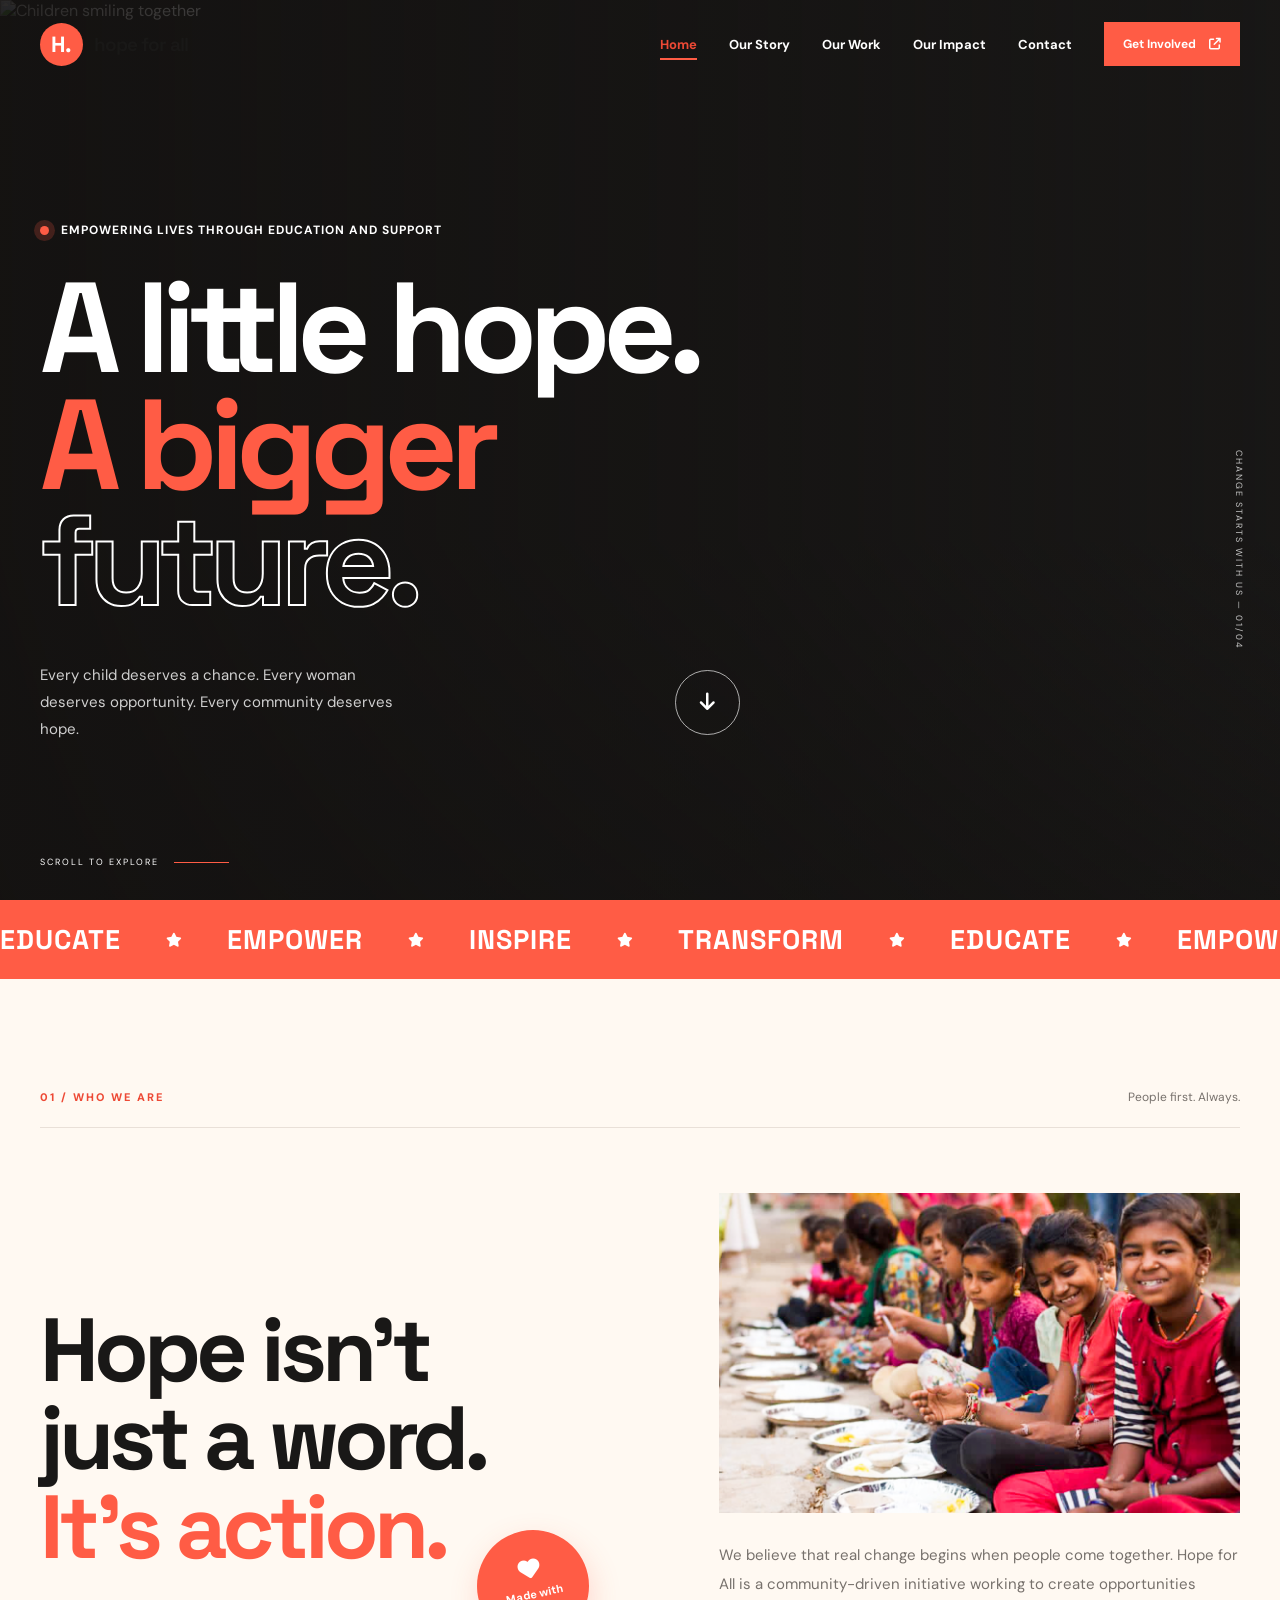
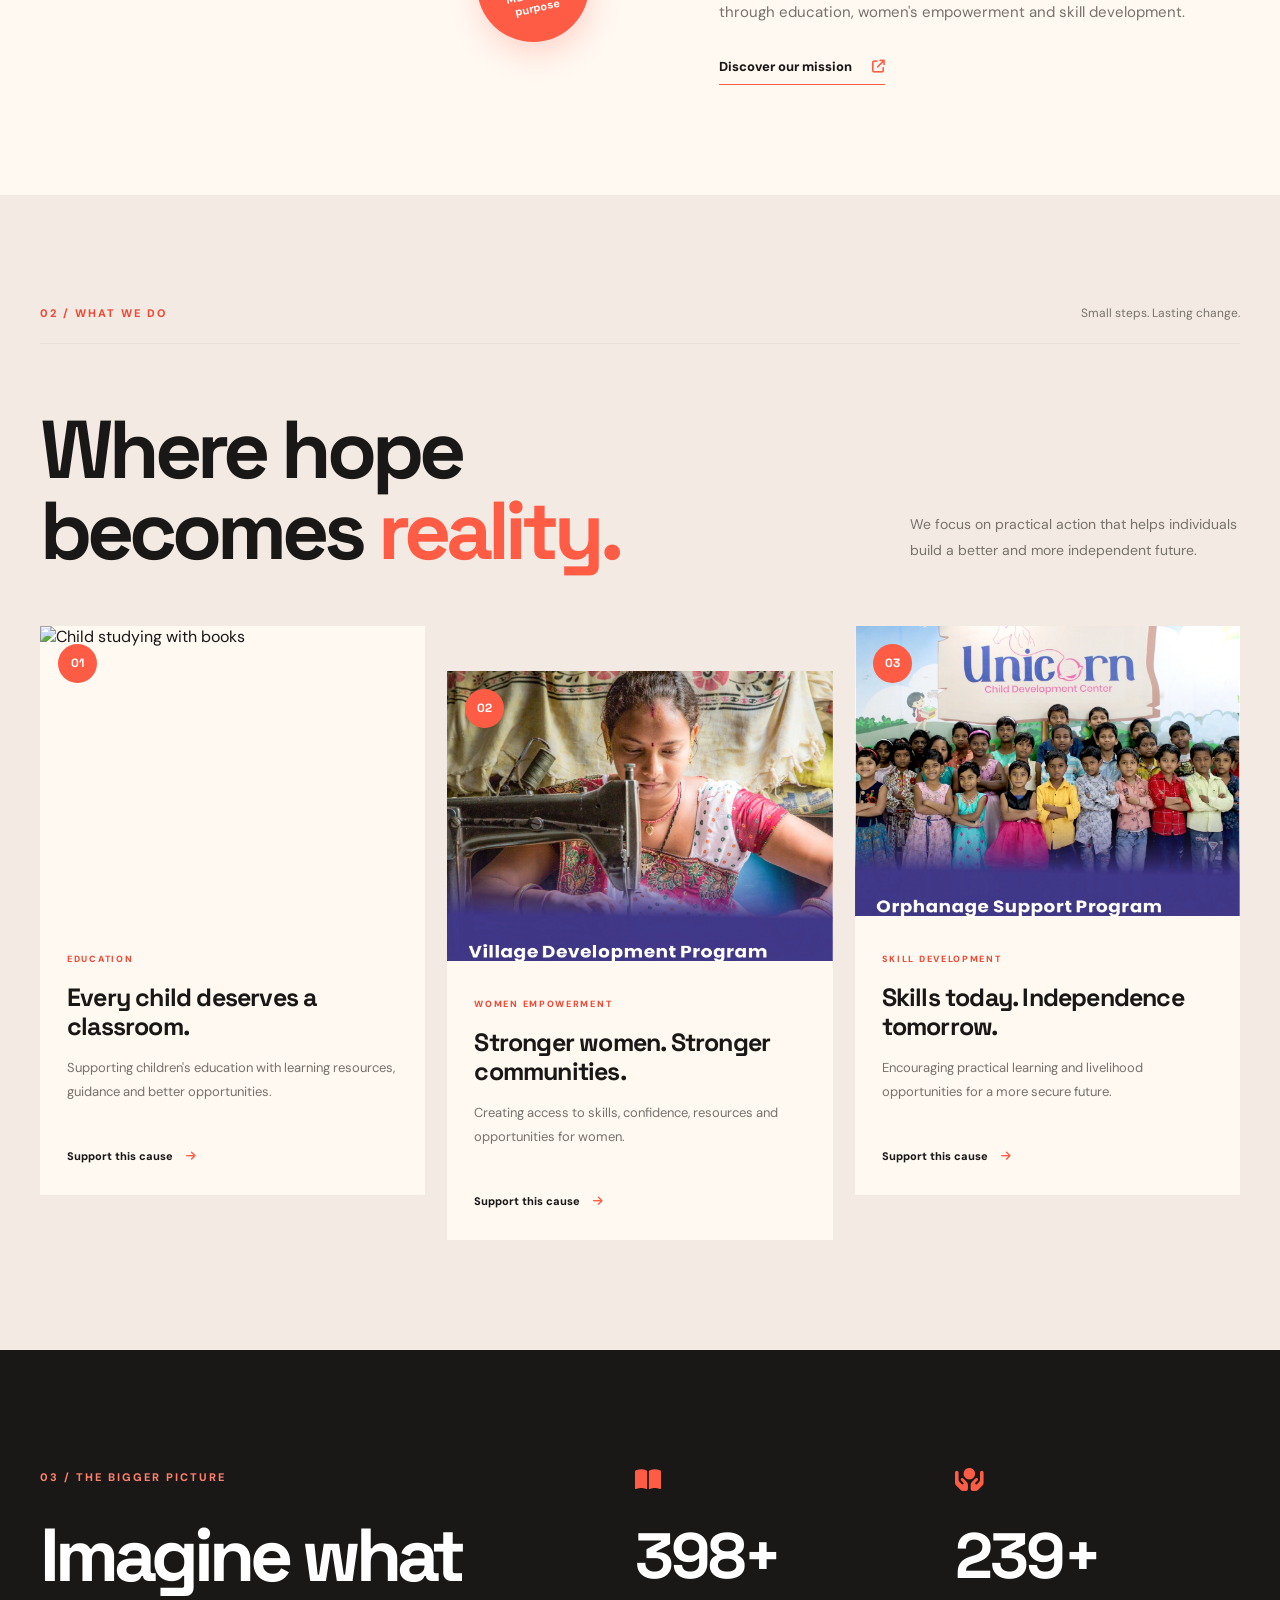
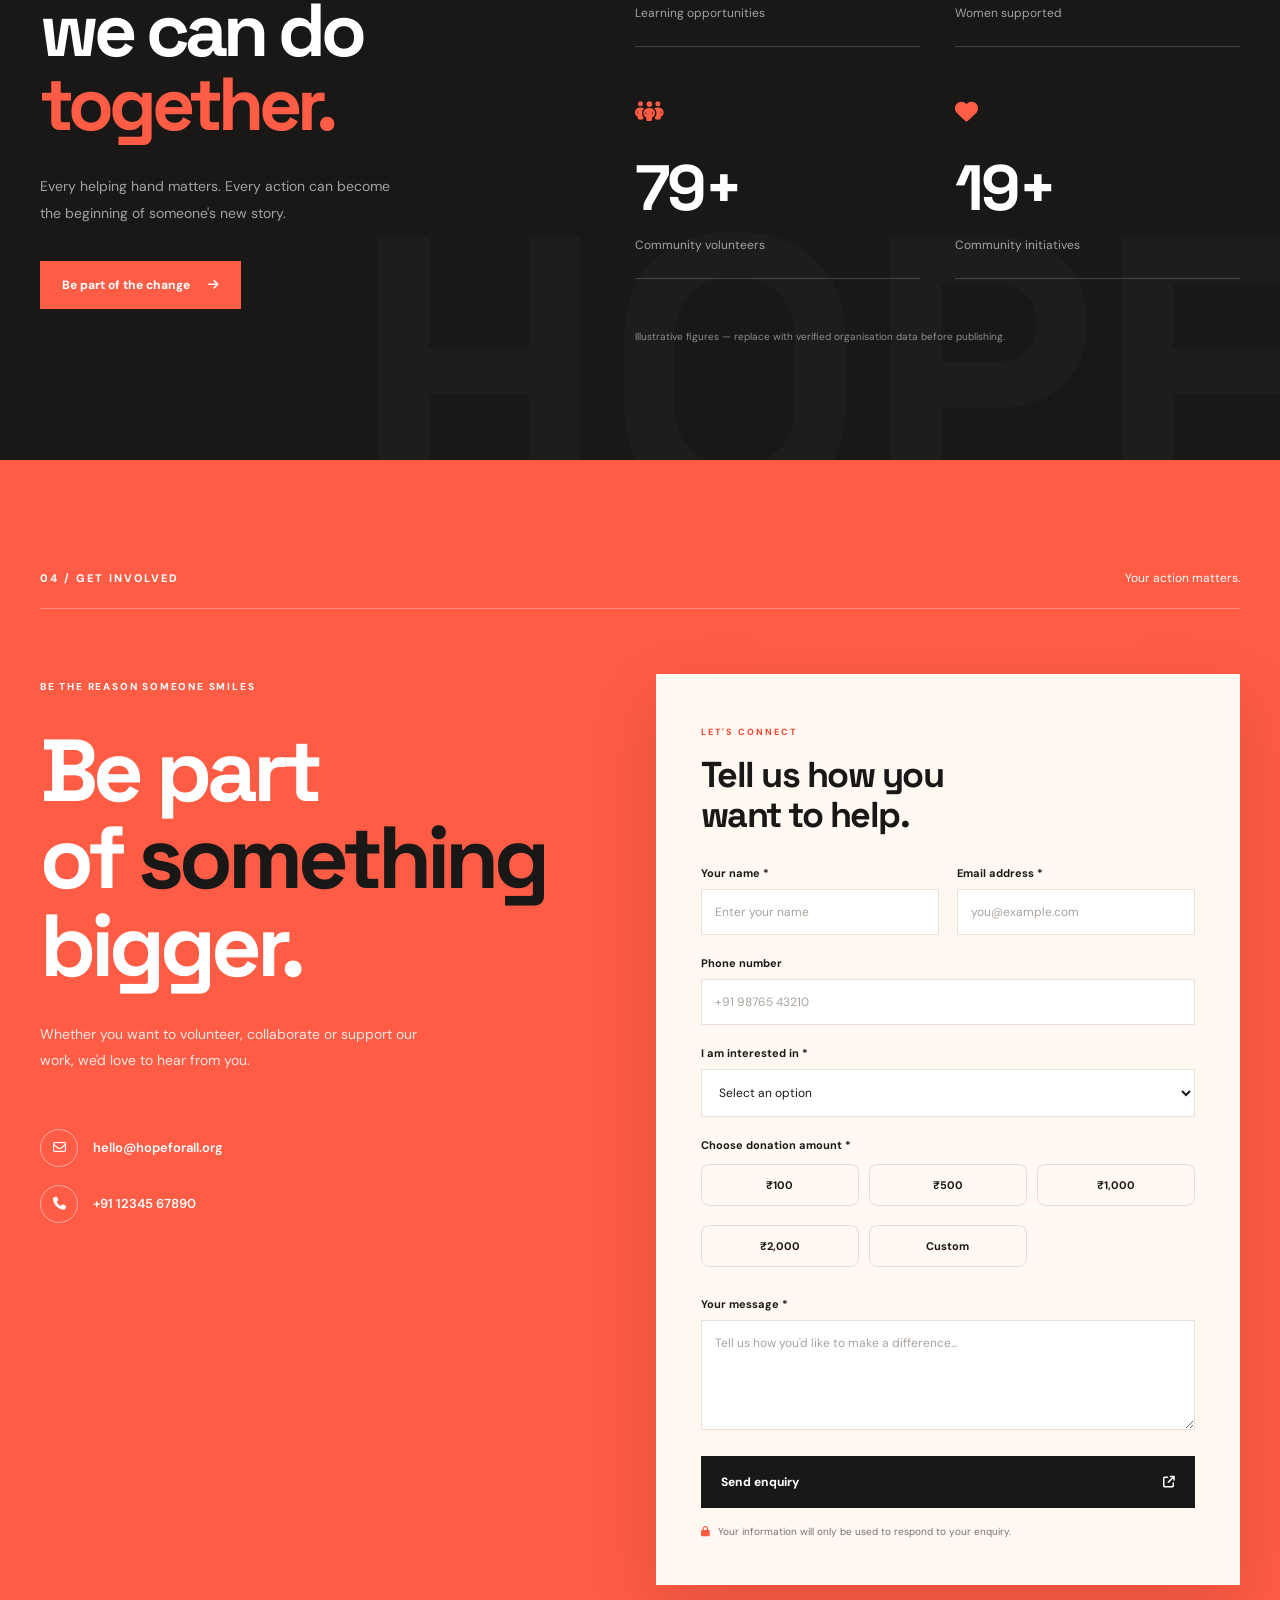
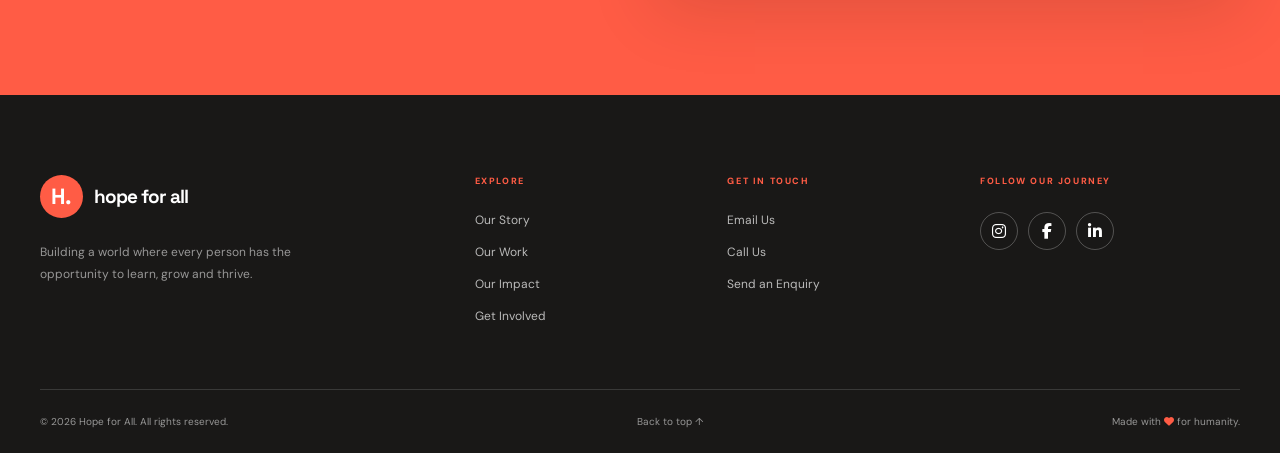
==== commit 46b797d5: "main pages chnages" ====
--- a/index.html
+++ b/index.html
@@ -329,12 +329,12 @@
             </div>
 
             <form
-              name="hope-for-all-enquiry"
-              method="POST"
-              action="thank-you.html"
-              data-netlify="true"
-              netlify-honeypot="bot-field"
-              id="enquiryForm">
+               name="hope-for-all-enquiry"
+                method="POST"
+                action="thank-you.html"
+                data-netlify="true"
+                netlify-honeypot="bot-field"
+                id="enquiryForm">
 
               <input type="hidden" name="form-name" value="hope-for-all-enquiry">
 
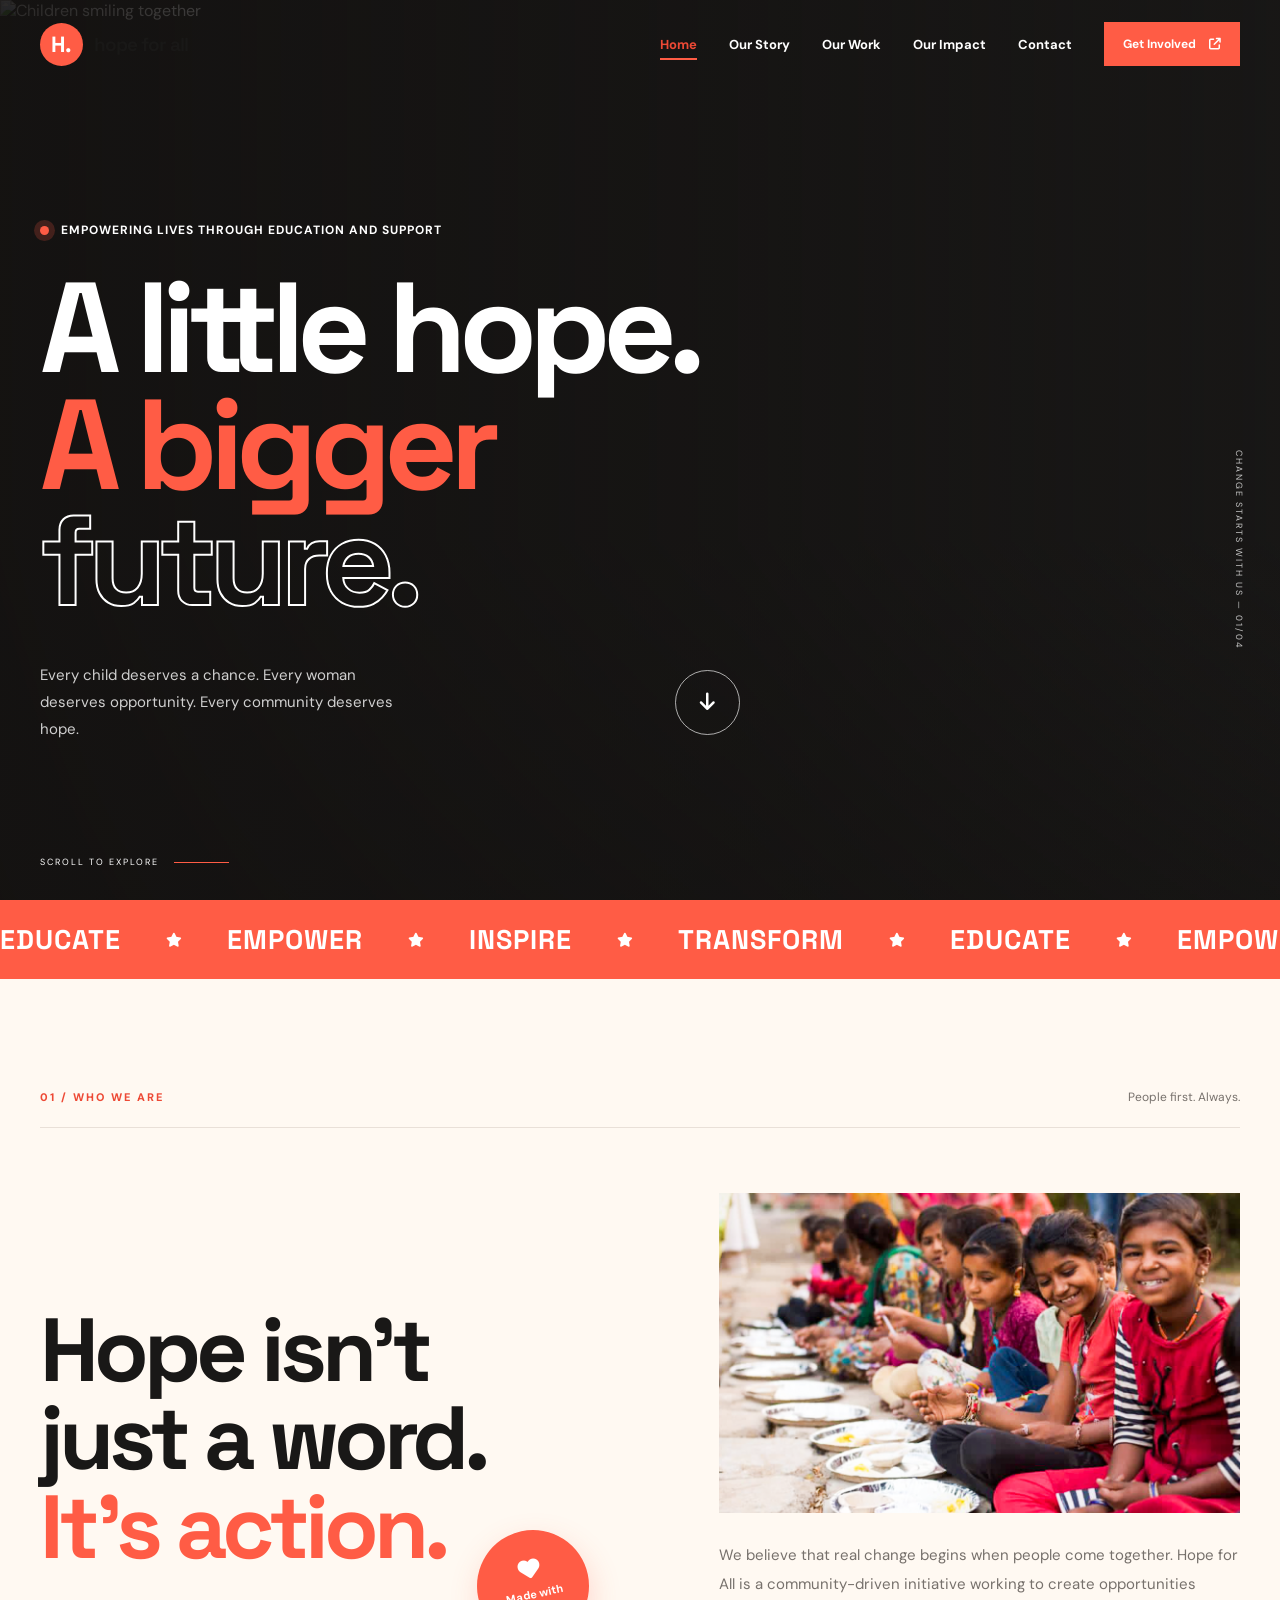
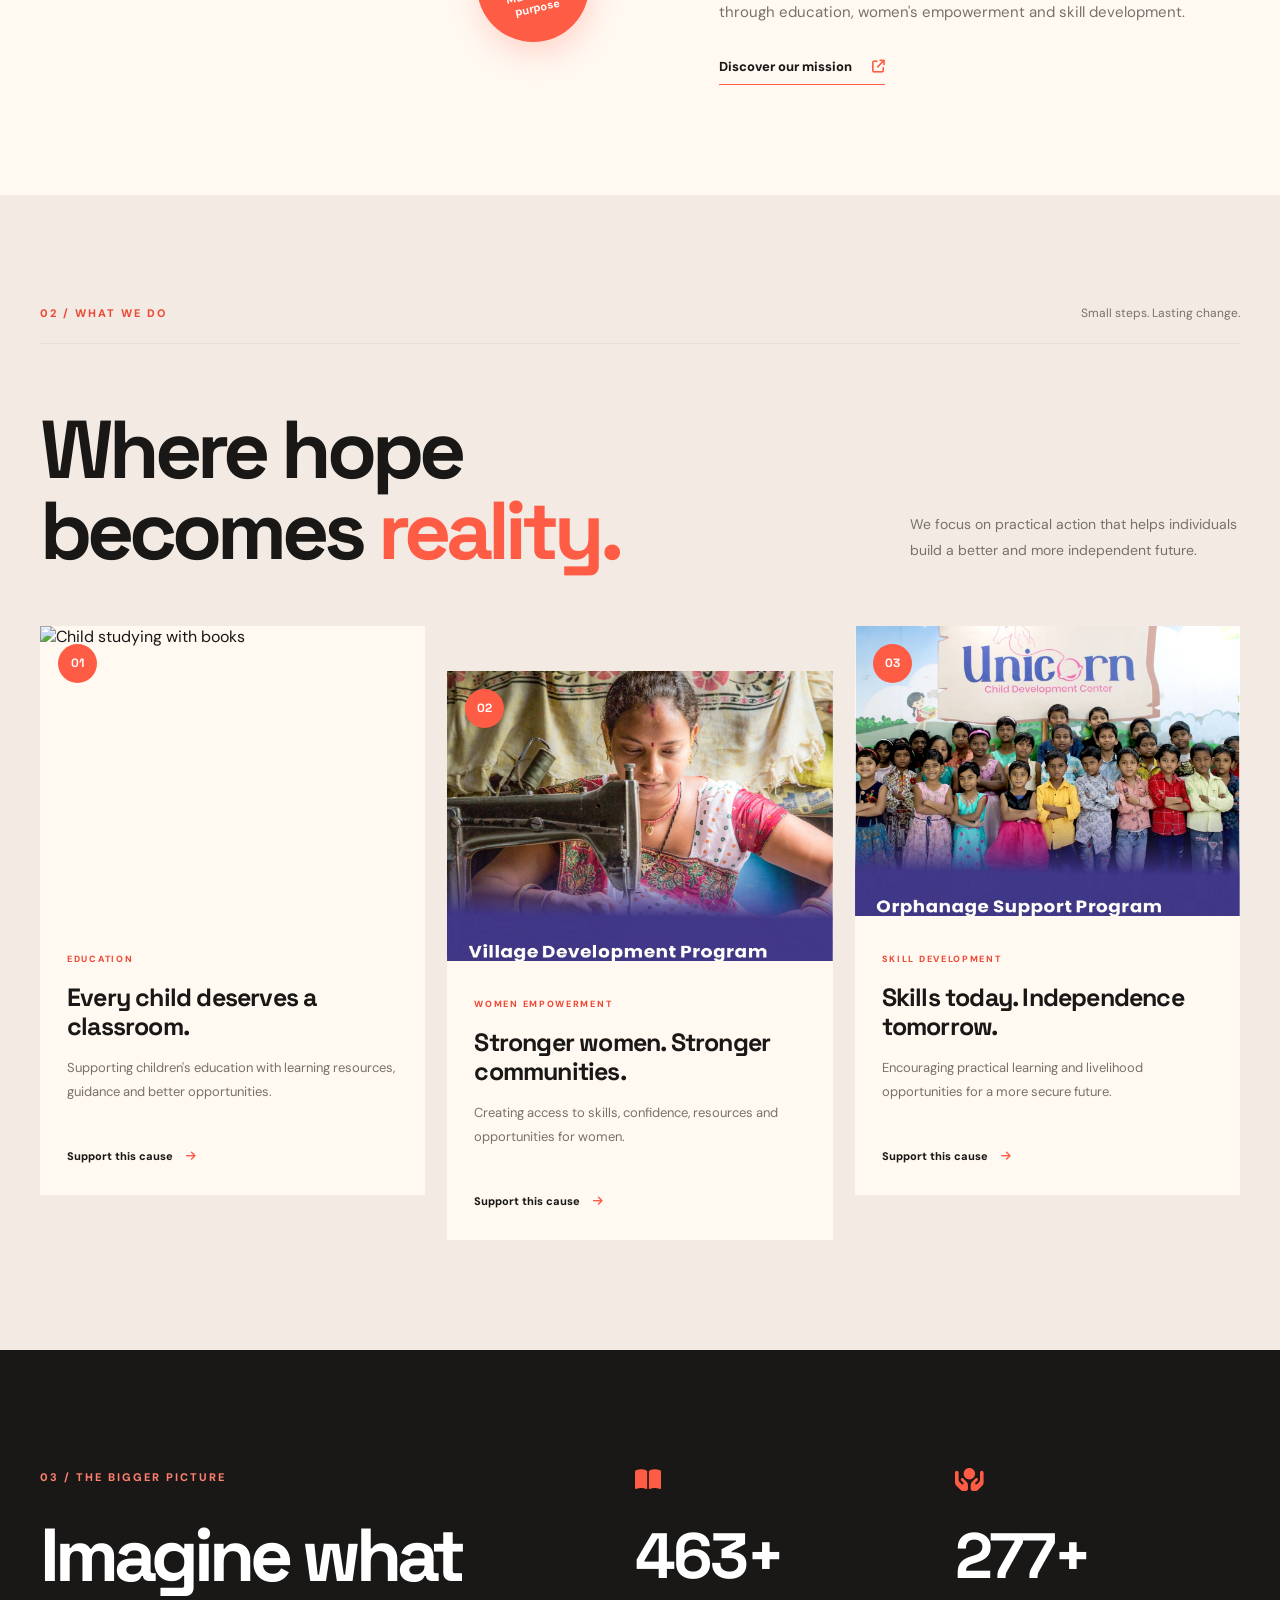
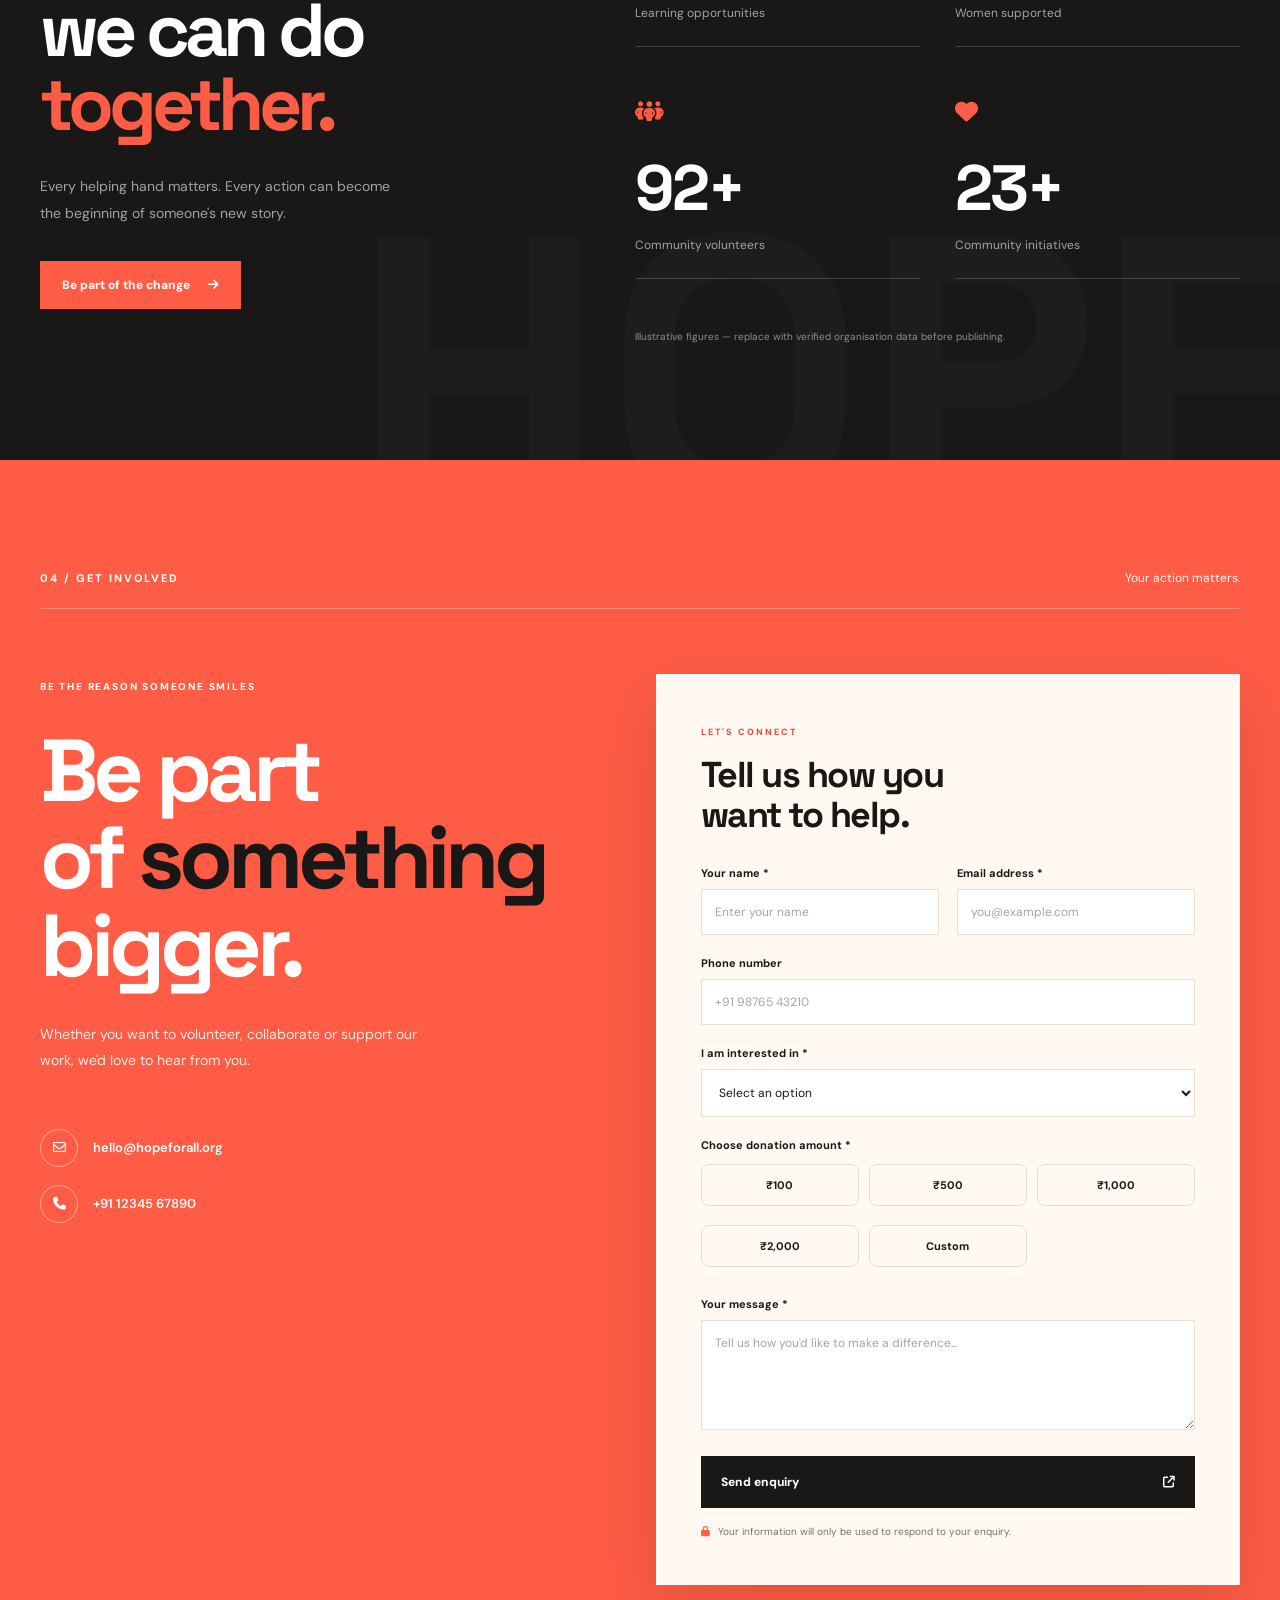
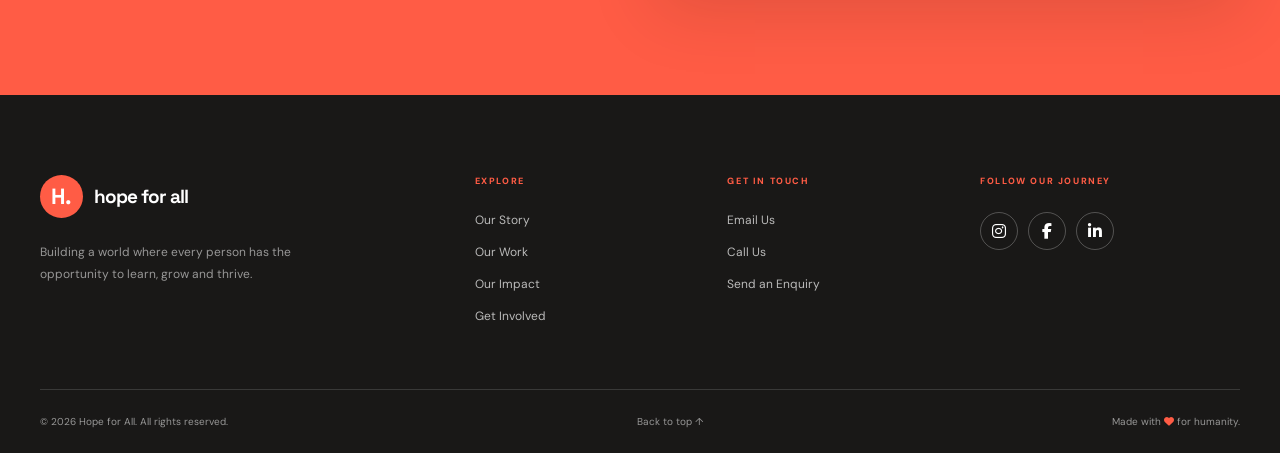
==== commit 5880fc40: "changes" ====
--- a/index.html
+++ b/index.html
@@ -328,116 +328,130 @@
               <h3>Tell us how you<br>want to help.</h3>
             </div>
 
-            <form
-               name="hope-for-all-enquiry"
-                method="POST"
-                action="thank-you.html"
-                data-netlify="true"
-                netlify-honeypot="bot-field"
-                id="enquiryForm">
-
-              <input type="hidden" name="form-name" value="hope-for-all-enquiry">
-
-              <p class="hidden-field">
-                <label>Do not fill this out:
-                  <input name="bot-field">
-                </label>
-              </p>
-
-              <div class="form-row">
-                <div class="form-group">
-                  <label for="fullName">Your name *</label>
-                  <input type="text" id="fullName" name="name"
-                    placeholder="Enter your name" required minlength="2">
-                </div>
-
-                <div class="form-group">
-                  <label for="email">Email address *</label>
-                  <input type="email" id="email" name="email"
-                    placeholder="you@example.com" required>
-                </div>
-              </div>
-
-              <div class="form-group">
-                <label for="phone">Phone number</label>
-                <input type="tel" id="phone" name="phone"
-                  placeholder="+91 98765 43210"
-                  pattern="[0-9+() -]{7,20}">
-              </div>
-
-              <div class="form-group">
-                <label for="interest">I am interested in *</label>
-                <select id="interest" name="interest" required>
-                  <option value="" disabled selected>Select an option</option>
-                  <option value="Volunteering">Volunteering</option>
-                  <option value="Donation enquiry">Donation enquiry</option>
-                  <option value="Partnership">Partnership</option>
-                  <option value="Education support">Education support</option>
-                  <option value="Women empowerment">Women empowerment</option>
-                  <option value="Other">Other</option>
-                </select>
-              </div>
-              
-<div class="form-group donation-group">
-  <label>Choose donation amount *</label>
-
-  <div class="donation-options">
-    <label class="donation-option">
-      <input type="radio" name="donation_amount" value="₹100" required>
-      <span>₹100</span>
-    </label>
-
-    <label class="donation-option">
-      <input type="radio" name="donation_amount" value="₹500">
-      <span>₹500</span>
-    </label>
-
-    <label class="donation-option">
-      <input type="radio" name="donation_amount" value="₹1000">
-      <span>₹1,000</span>
-    </label>
-
-    <label class="donation-option">
-      <input type="radio" name="donation_amount" value="₹2000">
-      <span>₹2,000</span>
-    </label>
-
-    <label class="donation-option">
-      <input type="radio" name="donation_amount" value="Custom">
-      <span>Custom</span>
-    </label>
-  </div>
-
-  <input
-    type="number"
-    name="custom_amount"
-    id="customAmount"
-    placeholder="Enter custom amount (₹)"
-    min="1"
-    hidden
-  >
-</div>
-
-
-              <div class="form-group">
-                <label for="message">Your message *</label>
-                <textarea id="message" name="message" rows="4"
-                  placeholder="Tell us how you'd like to make a difference..."
-                  required minlength="10"></textarea>
-              </div>
-
-              <button type="submit" class="submit-button" id="submitButton">
-                <span>Send enquiry</span>
-                <i class="fa-solid fa-arrow-up-right-from-square"></i>
-              </button>
-
-              <p class="form-note">
-                <i class="fa-solid fa-lock"></i>
-                Your information will only be used to respond to your enquiry.
-              </p>
-
-              <p class="form-feedback" id="formFeedback" role="status" aria-live="polite"></p>
-            </form>
+           
+<form
+    action="https://formsubmit.co/hello@hopeforall.org"
+    method="POST"
+    id="enquiryForm">
+
+    <!-- FormSubmit Configuration -->
+    <input type="hidden" name="_subject" value="New Hope for All Enquiry">
+    <input type="hidden" name="_template" value="table">
+    <input type="hidden" name="_next" id="formRedirect">
+
+    <!-- Name and Email -->
+    <div class="form-row">
+        <div class="form-group">
+            <label for="fullName">Your name *</label>
+            <input type="text" id="fullName" name="name"
+                placeholder="Enter your name" required minlength="2">
+        </div>
+
+        <div class="form-group">
+            <label for="email">Email address *</label>
+            <input type="email" id="email" name="email"
+                placeholder="you@example.com" required>
+        </div>
+    </div>
+
+    <!-- Phone -->
+    <div class="form-group">
+        <label for="phone">Phone number</label>
+        <input type="tel" id="phone" name="phone"
+            placeholder="+91 98765 43210"
+            pattern="[0-9+() -]{7,20}">
+    </div>
+
+    <!-- Interest -->
+    <div class="form-group">
+        <label for="interest">I am interested in *</label>
+        <select id="interest" name="interest" required>
+            <option value="" disabled selected>Select an option</option>
+            <option value="Volunteering">Volunteering</option>
+            <option value="Donation enquiry">Donation enquiry</option>
+            <option value="Partnership">Partnership</option>
+            <option value="Education support">Education support</option>
+            <option value="Women empowerment">Women empowerment</option>
+            <option value="Other">Other</option>
+        </select>
+    </div>
+
+    <!-- Donation Amount -->
+    <div class="form-group donation-group">
+        <label>Choose donation amount *</label>
+
+        <div class="donation-options">
+            <label class="donation-option">
+                <input type="radio" name="donation_amount"
+                    value="₹100" required>
+                <span>₹100</span>
+            </label>
+
+            <label class="donation-option">
+                <input type="radio" name="donation_amount" value="₹500">
+                <span>₹500</span>
+            </label>
+
+            <label class="donation-option">
+                <input type="radio" name="donation_amount" value="₹1000">
+                <span>₹1,000</span>
+            </label>
+
+            <label class="donation-option">
+                <input type="radio" name="donation_amount" value="₹2000">
+                <span>₹2,000</span>
+            </label>
+
+            <label class="donation-option">
+                <input type="radio" name="donation_amount" value="Custom">
+                <span>Custom</span>
+            </label>
+        </div>
+
+        <input
+            type="number"
+            name="custom_amount"
+            id="customAmount"
+            placeholder="Enter custom amount (₹)"
+            min="1"
+            hidden>
+    </div>
+
+    <!-- Message -->
+    <div class="form-group">
+        <label for="message">Your message *</label>
+        <textarea id="message" name="message" rows="4"
+            placeholder="Tell us how you'd like to make a difference..."
+            required minlength="10"></textarea>
+    </div>
+
+    <!-- Submit -->
+    <button type="submit" class="submit-button" id="submitButton">
+        <span>Send enquiry</span>
+        <i class="fa-solid fa-arrow-up-right-from-square"></i>
+    </button>
+
+    <p class="form-note">
+        <i class="fa-solid fa-lock"></i>
+        Your information will only be used to respond to your enquiry.
+    </p>
+
+    <p class="form-feedback" id="formFeedback"
+        role="status" aria-live="polite"></p>
+
+</form>
+
+<script>
+document.addEventListener("DOMContentLoaded", function () {
+    const redirect = document.getElementById("formRedirect");
+
+    if (redirect) {
+        redirect.value =
+            window.location.origin + "/thank-you.html";
+    }
+});
+</script>
+
           </div>
 
         </div>
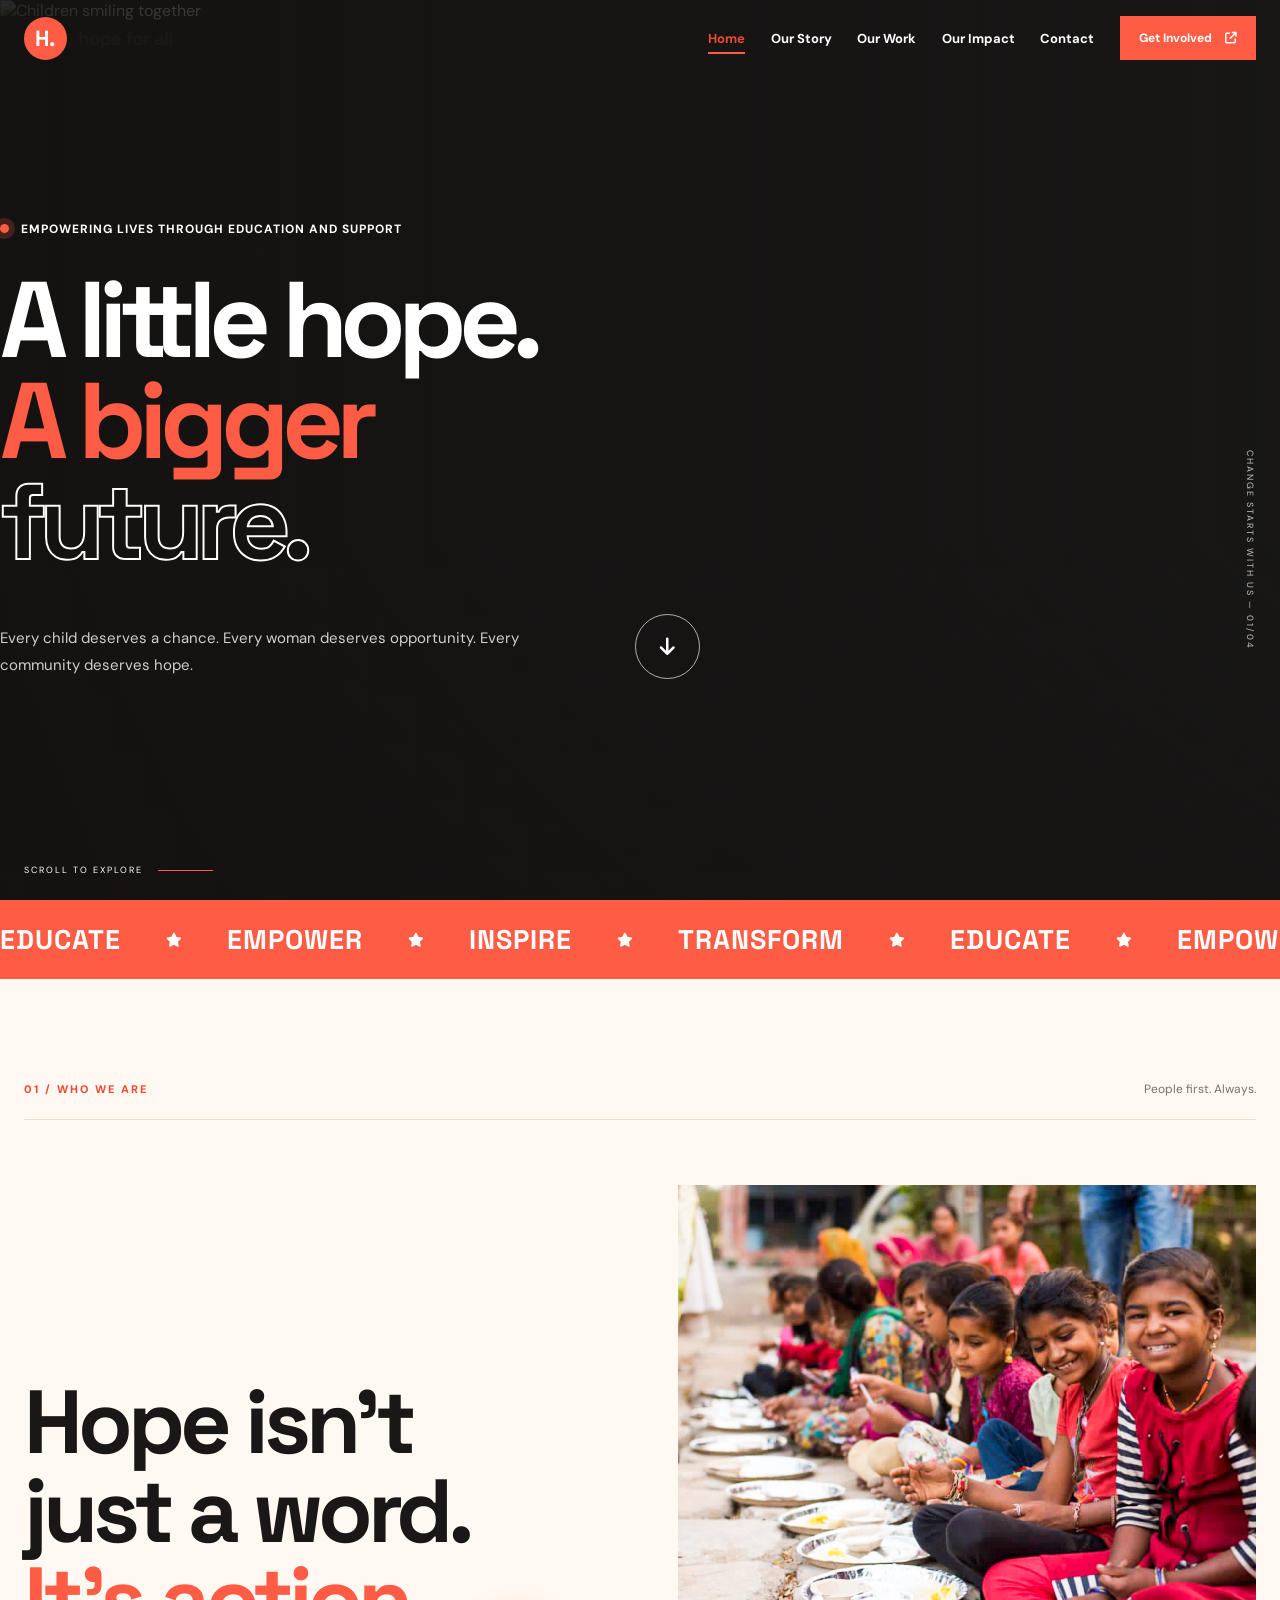
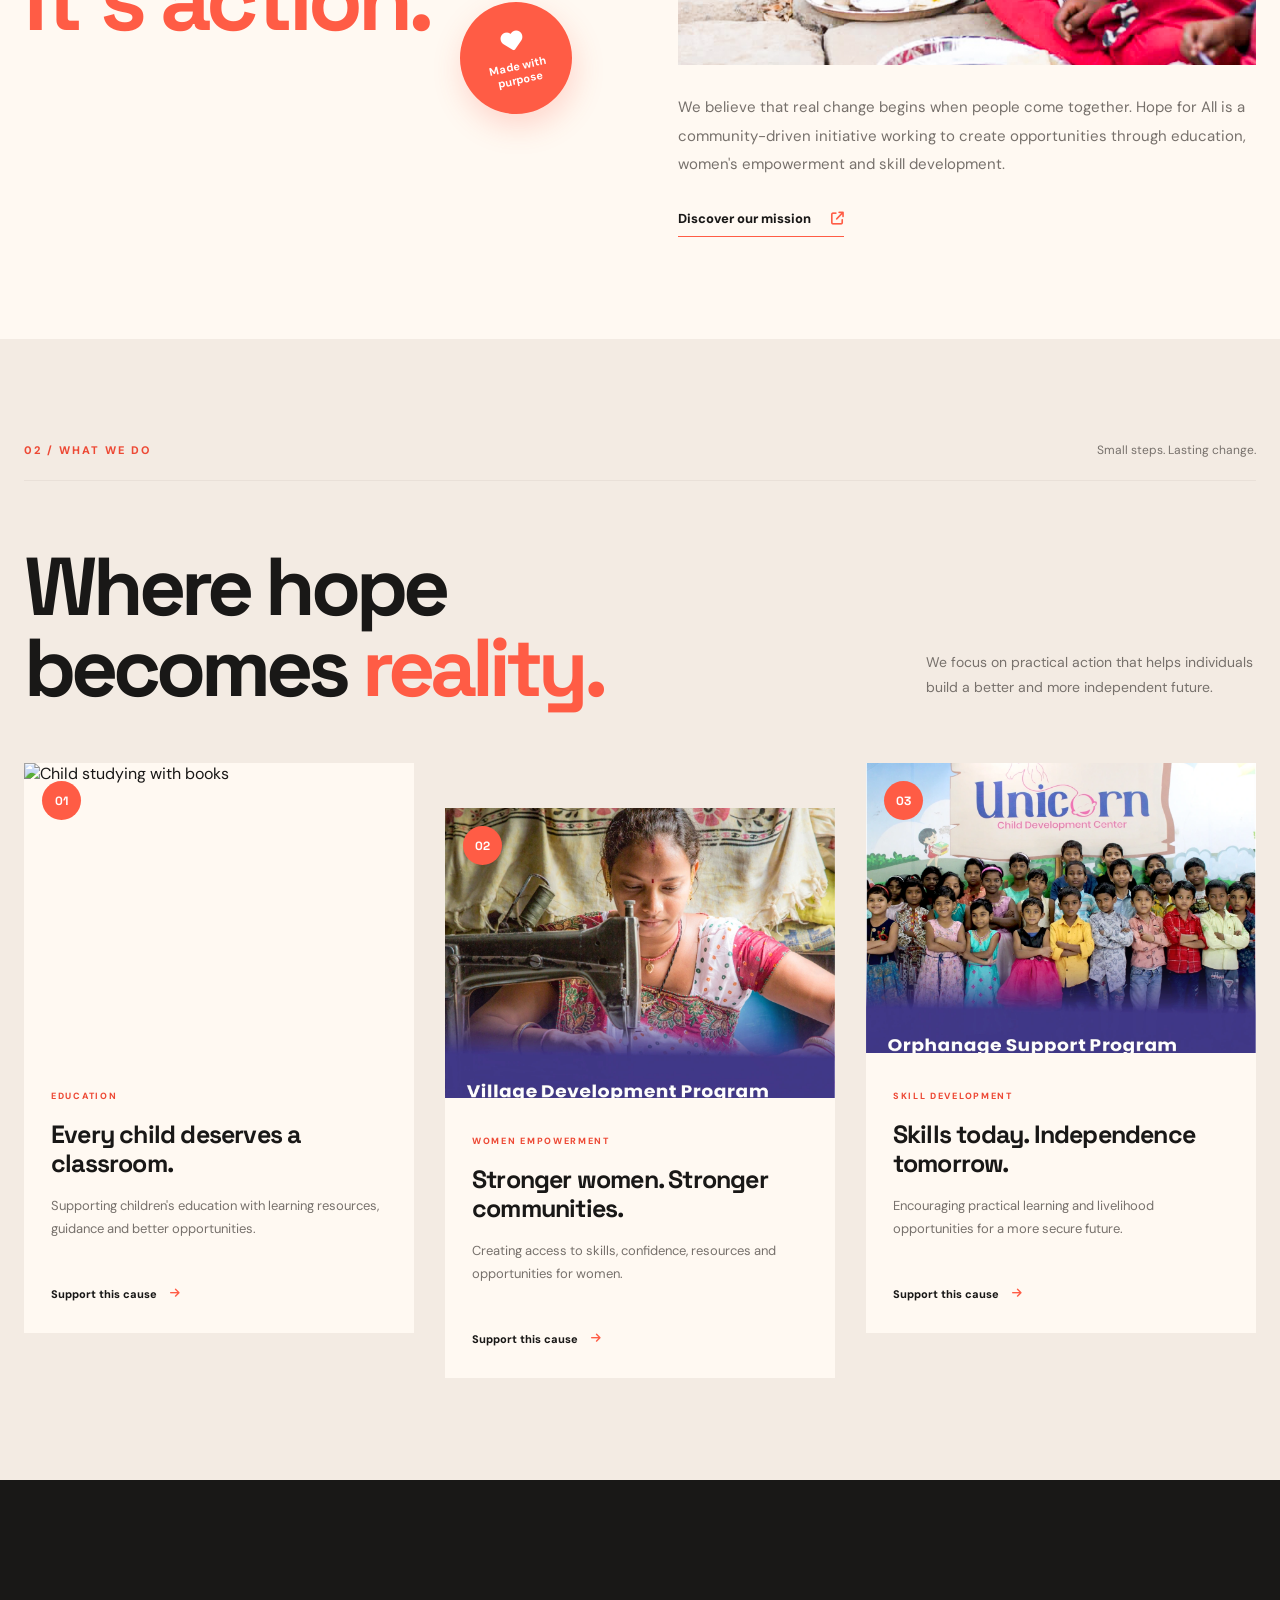
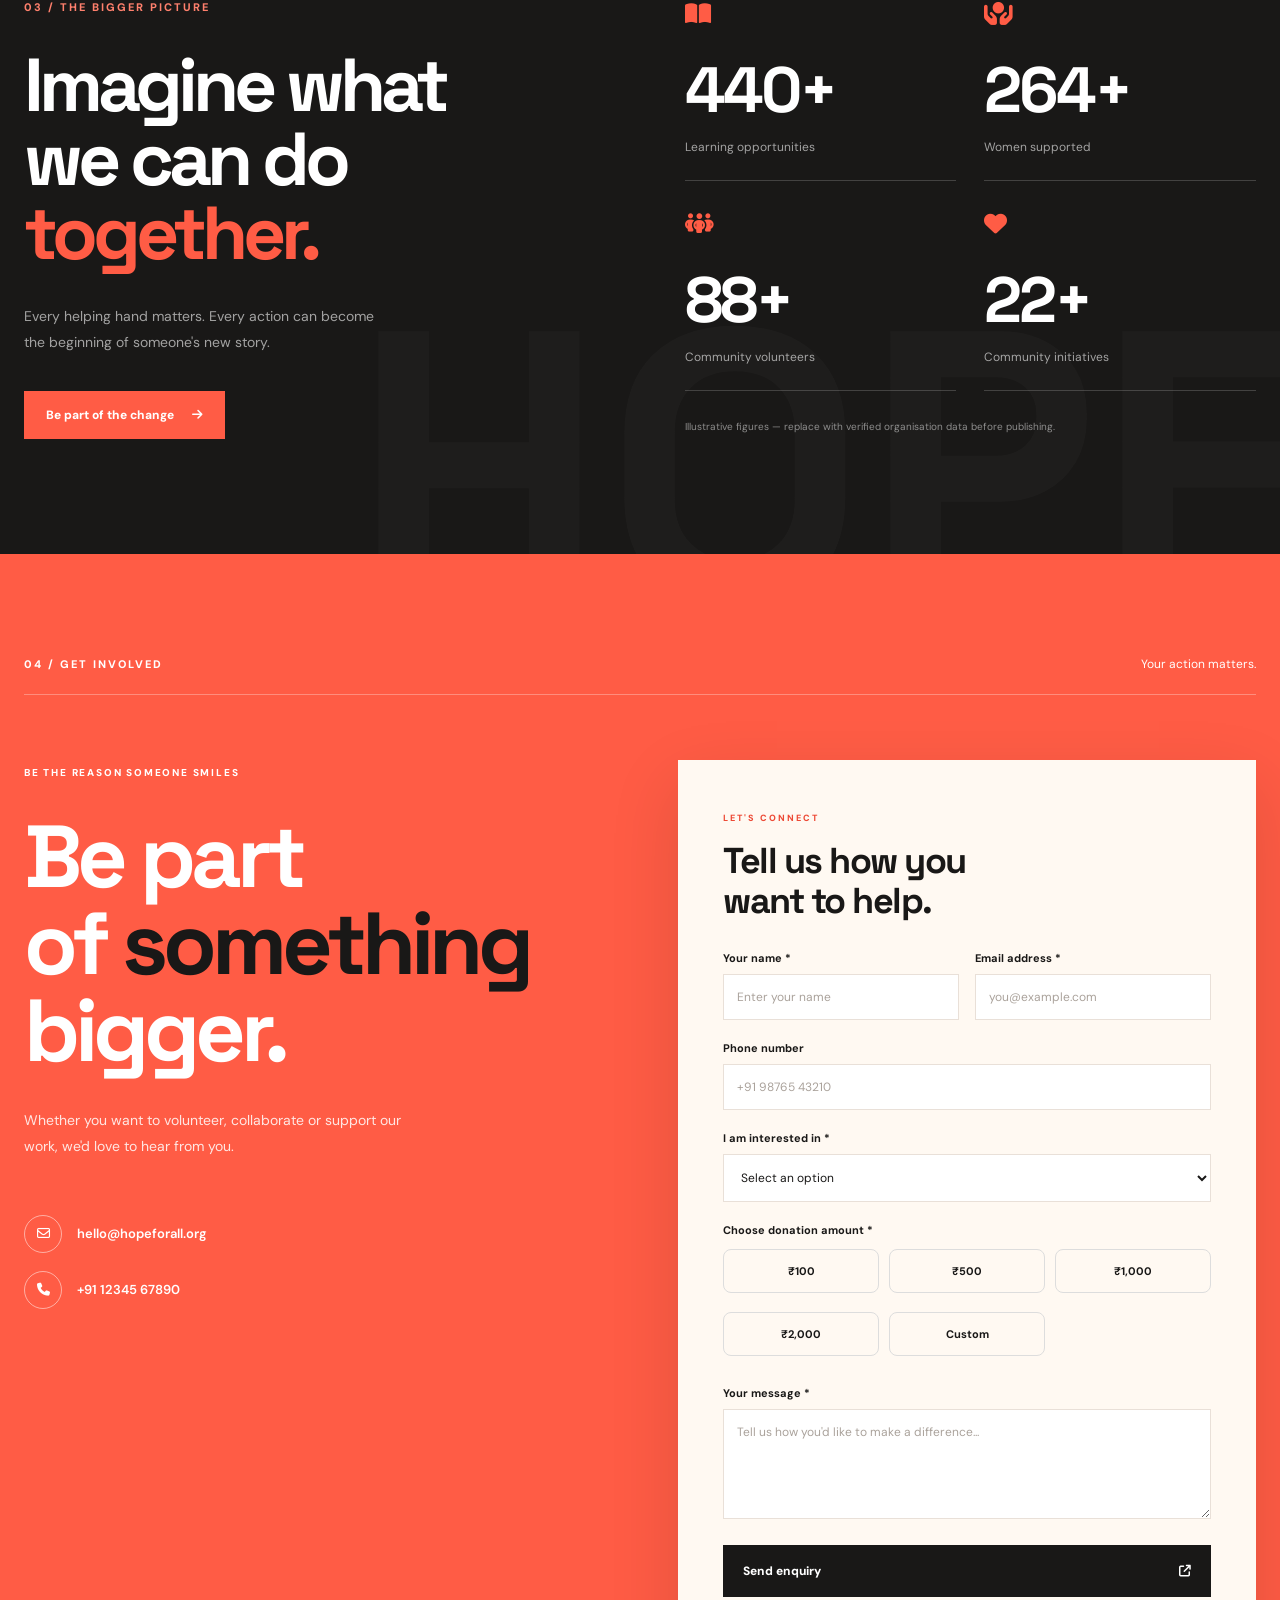
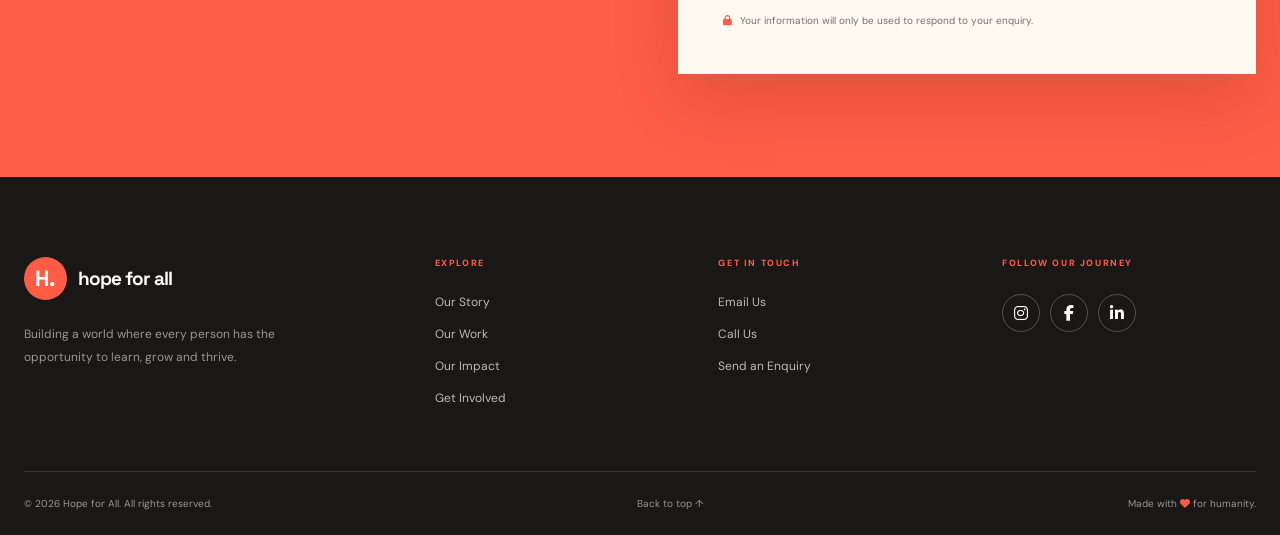
==== commit 0f4ff33d: "css" ====
--- a/index.html
+++ b/index.html
@@ -15,6 +15,663 @@
   <link rel="stylesheet" href="https://cdnjs.cloudflare.com/ajax/libs/font-awesome/6.5.2/css/all.min.css">
   <link rel="stylesheet" href="assets/css/style.css">
   <link rel="stylesheet" href="assets/css/mobile-responsive.css">
+  <style>
+/* =====================================
+   GLOBAL RESPONSIVE SETTINGS
+===================================== */
+
+*,
+*::before,
+*::after {
+    box-sizing: border-box;
+}
+
+html {
+    width: 100%;
+    overflow-x: hidden;
+    scroll-behavior: smooth;
+}
+
+body {
+    width: 100%;
+    min-width: 320px;
+    overflow-x: hidden;
+}
+
+img,
+video,
+svg {
+    max-width: 100%;
+}
+
+img {
+    height: auto;
+}
+
+.container {
+    width: min(1240px, calc(100% - 48px));
+    margin-left: auto;
+    margin-right: auto;
+}
+
+/* =====================================
+   HEADER / NAVIGATION
+===================================== */
+
+.site-header {
+    width: 100%;
+}
+
+.nav-wrapper {
+    min-height: 76px;
+    display: flex;
+    align-items: center;
+    justify-content: space-between;
+    gap: 24px;
+}
+
+.primary-nav {
+    display: flex;
+    align-items: center;
+    gap: clamp(14px, 2vw, 30px);
+}
+
+.menu-toggle {
+    flex-shrink: 0;
+}
+
+/* =====================================
+   HERO BANNER RESPONSIVE
+===================================== */
+
+.hero-section {
+    position: relative;
+    min-height: clamp(620px, 82vh, 900px);
+    display: flex;
+    align-items: center;
+    overflow: hidden;
+    isolation: isolate;
+}
+
+.hero-background,
+.hero-overlay {
+    position: absolute;
+    inset: 0;
+}
+
+.hero-background {
+    z-index: -2;
+    overflow: hidden;
+}
+
+.hero-background img {
+    display: block;
+    width: 100%;
+    height: 100%;
+    min-height: 100%;
+    object-fit: cover;
+    object-position: center 42%;
+}
+
+.hero-overlay {
+    z-index: -1;
+}
+
+.hero-content {
+    position: relative;
+    z-index: 1;
+    width: 100%;
+    padding: 120px 0;
+}
+
+.hero-title {
+    max-width: 900px;
+    font-size: clamp(3.3rem, 8.4vw, 8.2rem);
+    line-height: 0.94;
+    overflow-wrap: anywhere;
+}
+
+.hero-label {
+    max-width: 100%;
+}
+
+.hero-bottom {
+    display: flex;
+    align-items: flex-end;
+    justify-content: space-between;
+    gap: 28px;
+}
+
+.hero-bottom p {
+    max-width: 520px;
+}
+
+.hero-side-note {
+    position: absolute;
+    right: 24px;
+    top: 50%;
+    writing-mode: vertical-rl;
+}
+
+.hero-scroll {
+    position: absolute;
+    left: max(24px, calc((100vw - 1240px) / 2));
+    bottom: 24px;
+}
+
+/* =====================================
+   CONTENT SECTIONS
+===================================== */
+
+.section-padding {
+    padding-top: clamp(64px, 8vw, 120px);
+    padding-bottom: clamp(64px, 8vw, 120px);
+}
+
+.about-grid,
+.contact-grid {
+    display: grid;
+    grid-template-columns: repeat(2, minmax(0, 1fr));
+    gap: clamp(28px, 6vw, 90px);
+}
+
+.work-grid {
+    display: grid;
+    grid-template-columns: repeat(3, minmax(0, 1fr));
+    gap: clamp(16px, 2.4vw, 32px);
+}
+
+.work-card,
+.work-image {
+    min-width: 0;
+}
+
+.work-image {
+    overflow: hidden;
+}
+
+.work-image img,
+.about-image {
+    display: block;
+    width: 100%;
+    height: 100%;
+    object-fit: cover;
+}
+
+.work-image img {
+    aspect-ratio: 4 / 3;
+}
+
+.about-image {
+    max-height: 480px;
+}
+
+/* =====================================
+   IMPACT SECTION
+===================================== */
+
+.impact-container {
+    display: grid;
+    grid-template-columns: repeat(2, minmax(0, 1fr));
+    gap: clamp(30px, 7vw, 100px);
+}
+
+.impact-stats {
+    display: grid;
+    grid-template-columns: repeat(2, minmax(0, 1fr));
+    gap: 28px;
+}
+
+.stat-item {
+    min-width: 0;
+}
+
+/* =====================================
+   CONTACT FORM
+===================================== */
+
+.contact-grid {
+    align-items: start;
+}
+
+.form-panel {
+    min-width: 0;
+}
+
+.form-row {
+    display: grid;
+    grid-template-columns: repeat(2, minmax(0, 1fr));
+    gap: 16px;
+}
+
+.form-group,
+.form-group input,
+.form-group select,
+.form-group textarea {
+    width: 100%;
+    max-width: 100%;
+    min-width: 0;
+}
+
+.donation-options {
+    display: grid;
+    grid-template-columns: repeat(3, minmax(0, 1fr));
+    gap: 10px;
+}
+
+.donation-option {
+    min-width: 0;
+}
+
+.donation-option span {
+    display: flex;
+    justify-content: center;
+    align-items: center;
+    min-height: 44px;
+    text-align: center;
+}
+
+.submit-button {
+    max-width: 100%;
+}
+
+/* =====================================
+   FOOTER
+===================================== */
+
+.footer-top {
+    display: grid;
+    grid-template-columns: 1.5fr 1fr 1fr 1fr;
+    gap: 30px;
+}
+
+.footer-column,
+.footer-social,
+.footer-brand {
+    min-width: 0;
+}
+
+.footer-bottom {
+    display: flex;
+    flex-wrap: wrap;
+    align-items: center;
+    justify-content: space-between;
+    gap: 12px 24px;
+}
+
+/* =====================================
+   TABLET RESPONSIVE
+===================================== */
+
+@media (max-width: 1024px) {
+
+    .container {
+        width: calc(100% - 40px);
+        max-width: 900px;
+    }
+
+    .hero-section {
+        min-height: 700px;
+    }
+
+    .hero-title {
+        font-size: clamp(3.4rem, 9vw, 6.5rem);
+    }
+
+    .hero-side-note {
+        right: 14px;
+    }
+
+    .work-grid {
+        grid-template-columns: repeat(2, minmax(0, 1fr));
+    }
+
+    .work-card:last-child {
+        grid-column: 1 / -1;
+        max-width: calc(50% - 12px);
+    }
+
+    .footer-top {
+        grid-template-columns: repeat(2, minmax(0, 1fr));
+    }
+}
+
+/* =====================================
+   SMALL TABLETS
+===================================== */
+
+@media (max-width: 768px) {
+
+    .container {
+        width: calc(100% - 36px);
+    }
+
+    .nav-wrapper {
+        min-height: 68px;
+    }
+
+    .primary-nav {
+        gap: 12px;
+    }
+
+    .hero-section {
+        min-height: 88vh;
+        align-items: center;
+    }
+
+    .hero-background img {
+        object-position: 58% center;
+    }
+
+    .hero-content {
+        padding: 110px 0 105px;
+    }
+
+    .hero-title {
+        font-size: clamp(3.2rem, 12vw, 5.8rem);
+        line-height: 0.96;
+    }
+
+    .hero-label {
+        font-size: 12px;
+        line-height: 1.5;
+    }
+
+    .hero-bottom {
+        align-items: center;
+    }
+
+    .hero-bottom p {
+        max-width: 440px;
+        font-size: 15px;
+    }
+
+    .hero-side-note {
+        display: none;
+    }
+
+    .hero-scroll {
+        left: 18px;
+        bottom: 18px;
+        font-size: 10px;
+    }
+
+    .about-grid,
+    .contact-grid,
+    .impact-container {
+        grid-template-columns: 1fr;
+    }
+
+    .about-grid {
+        gap: 28px;
+    }
+
+    .about-image {
+        max-height: 420px;
+    }
+
+    .work-grid {
+        grid-template-columns: repeat(2, minmax(0, 1fr));
+    }
+
+    .work-card:last-child {
+        grid-column: auto;
+        max-width: none;
+    }
+
+    .impact-stats {
+        gap: 22px;
+    }
+
+    .footer-top {
+        grid-template-columns: repeat(2, minmax(0, 1fr));
+    }
+}
+
+/* =====================================
+   MOBILE PHONES
+===================================== */
+
+@media (max-width: 600px) {
+
+    .container {
+        width: calc(100% - 32px);
+    }
+
+    .nav-wrapper {
+        min-height: 64px;
+        gap: 12px;
+    }
+
+    .brand-name {
+        font-size: 18px;
+    }
+
+    .brand-symbol {
+        font-size: 30px;
+    }
+
+    /* Mobile banner */
+
+    .hero-section {
+        min-height: 88vh;
+    }
+
+    .hero-background img {
+        object-position: 61% center;
+    }
+
+    .hero-overlay {
+        background: linear-gradient(
+            90deg,
+            rgba(12, 17, 20, 0.78) 0%,
+            rgba(12, 17, 20, 0.48) 62%,
+            rgba(12, 17, 20, 0.24) 100%
+        );
+    }
+
+    .hero-content {
+        padding: 105px 0 100px;
+    }
+
+    .hero-title {
+        font-size: clamp(3.15rem, 15vw, 5rem);
+        letter-spacing: -0.045em;
+        line-height: 0.96;
+    }
+
+    .hero-label {
+        max-width: 290px;
+        font-size: 10px;
+        letter-spacing: 0.04em;
+    }
+
+    .hero-bottom {
+        align-items: flex-start;
+        gap: 12px;
+    }
+
+    .hero-bottom p {
+        max-width: 270px;
+        font-size: 13px;
+        line-height: 1.65;
+    }
+
+    .round-cta {
+        flex: 0 0 44px;
+        width: 44px;
+        height: 44px;
+    }
+
+    .hero-scroll {
+        font-size: 9px;
+        letter-spacing: 0.12em;
+    }
+
+    /* Sections */
+
+    .section-padding {
+        padding-top: 62px;
+        padding-bottom: 62px;
+    }
+
+    .section-top {
+        display: flex;
+        flex-wrap: wrap;
+        gap: 8px 16px;
+    }
+
+    .about-heading h2,
+    .work-heading h2,
+    .impact-intro h2,
+    .contact-copy h2 {
+        font-size: clamp(2.5rem, 12vw, 4.2rem);
+        line-height: 0.98;
+    }
+
+    .about-grid,
+    .contact-grid {
+        gap: 30px;
+    }
+
+    .about-image {
+        width: 100%;
+        aspect-ratio: 4 / 3;
+        object-fit: cover;
+    }
+
+    /* Work cards */
+
+    .work-grid {
+        grid-template-columns: 1fr;
+        gap: 22px;
+    }
+
+    .work-card:last-child {
+        grid-column: auto;
+    }
+
+    .work-image img {
+        aspect-ratio: 16 / 10;
+    }
+
+    /* Impact */
+
+    .impact-container {
+        gap: 36px;
+    }
+
+    .impact-stats {
+        grid-template-columns: repeat(2, minmax(0, 1fr));
+        gap: 24px 14px;
+    }
+
+    .stat-item strong {
+        font-size: clamp(2rem, 10vw, 3rem);
+    }
+
+    .stat-item p {
+        font-size: 13px;
+    }
+
+    .impact-disclaimer {
+        grid-column: 1 / -1;
+    }
+
+    /* Form */
+
+    .form-row {
+        grid-template-columns: 1fr;
+        gap: 0;
+    }
+
+    .donation-options {
+        grid-template-columns: repeat(2, minmax(0, 1fr));
+    }
+
+    .form-panel {
+        padding: 24px 18px;
+    }
+
+    .form-heading h3 {
+        font-size: 28px;
+    }
+
+    .contact-details {
+        display: flex;
+        flex-direction: column;
+        align-items: flex-start;
+        gap: 12px;
+    }
+
+    /* Footer */
+
+    .footer-top {
+        grid-template-columns: repeat(2, minmax(0, 1fr));
+        gap: 28px 18px;
+    }
+
+    .footer-brand {
+        grid-column: 1 / -1;
+    }
+
+    .footer-bottom {
+        flex-direction: column;
+        align-items: flex-start;
+    }
+
+    .footer-bottom p {
+        margin: 0;
+    }
+}
+
+
+
+@media (max-width: 380px) {
+
+    .container {
+        width: calc(100% - 28px);
+    }
+
+    .hero-title {
+        font-size: clamp(2.8rem, 14.5vw, 3.6rem);
+    }
+
+    .hero-bottom p {
+        max-width: 230px;
+        font-size: 12px;
+    }
+
+    .impact-stats {
+        gap: 20px 10px;
+    }
+
+    .footer-top {
+        grid-template-columns: 1fr;
+    }
+
+    .footer-brand {
+        grid-column: auto;
+    }
+}
+
+
+
+@media (prefers-reduced-motion: reduce) {
+
+    html {
+        scroll-behavior: auto;
+    }
+
+    *,
+    *::before,
+    *::after {
+        animation-duration: 0.01ms !important;
+        animation-iteration-count: 1 !important;
+        transition-duration: 0.01ms !important;
+    }
+}
+</style>
 </head>
 
 <body>
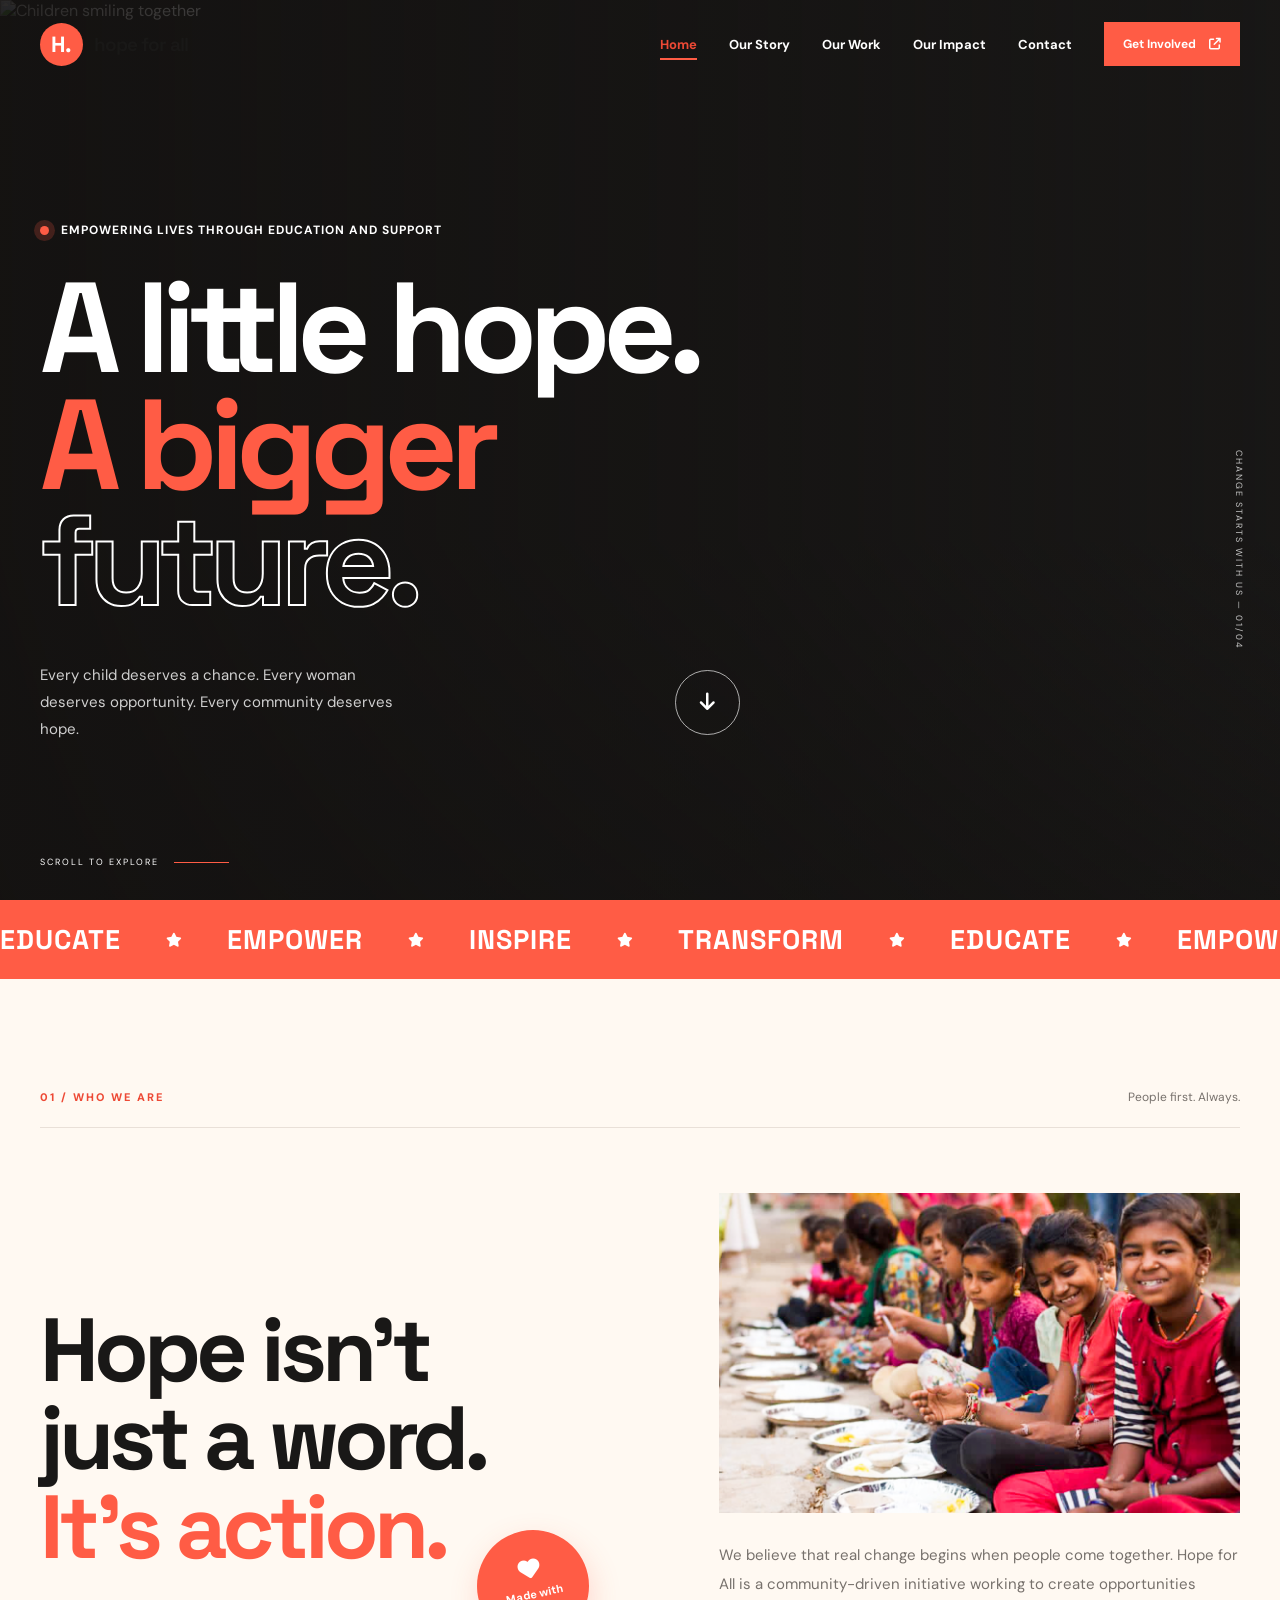
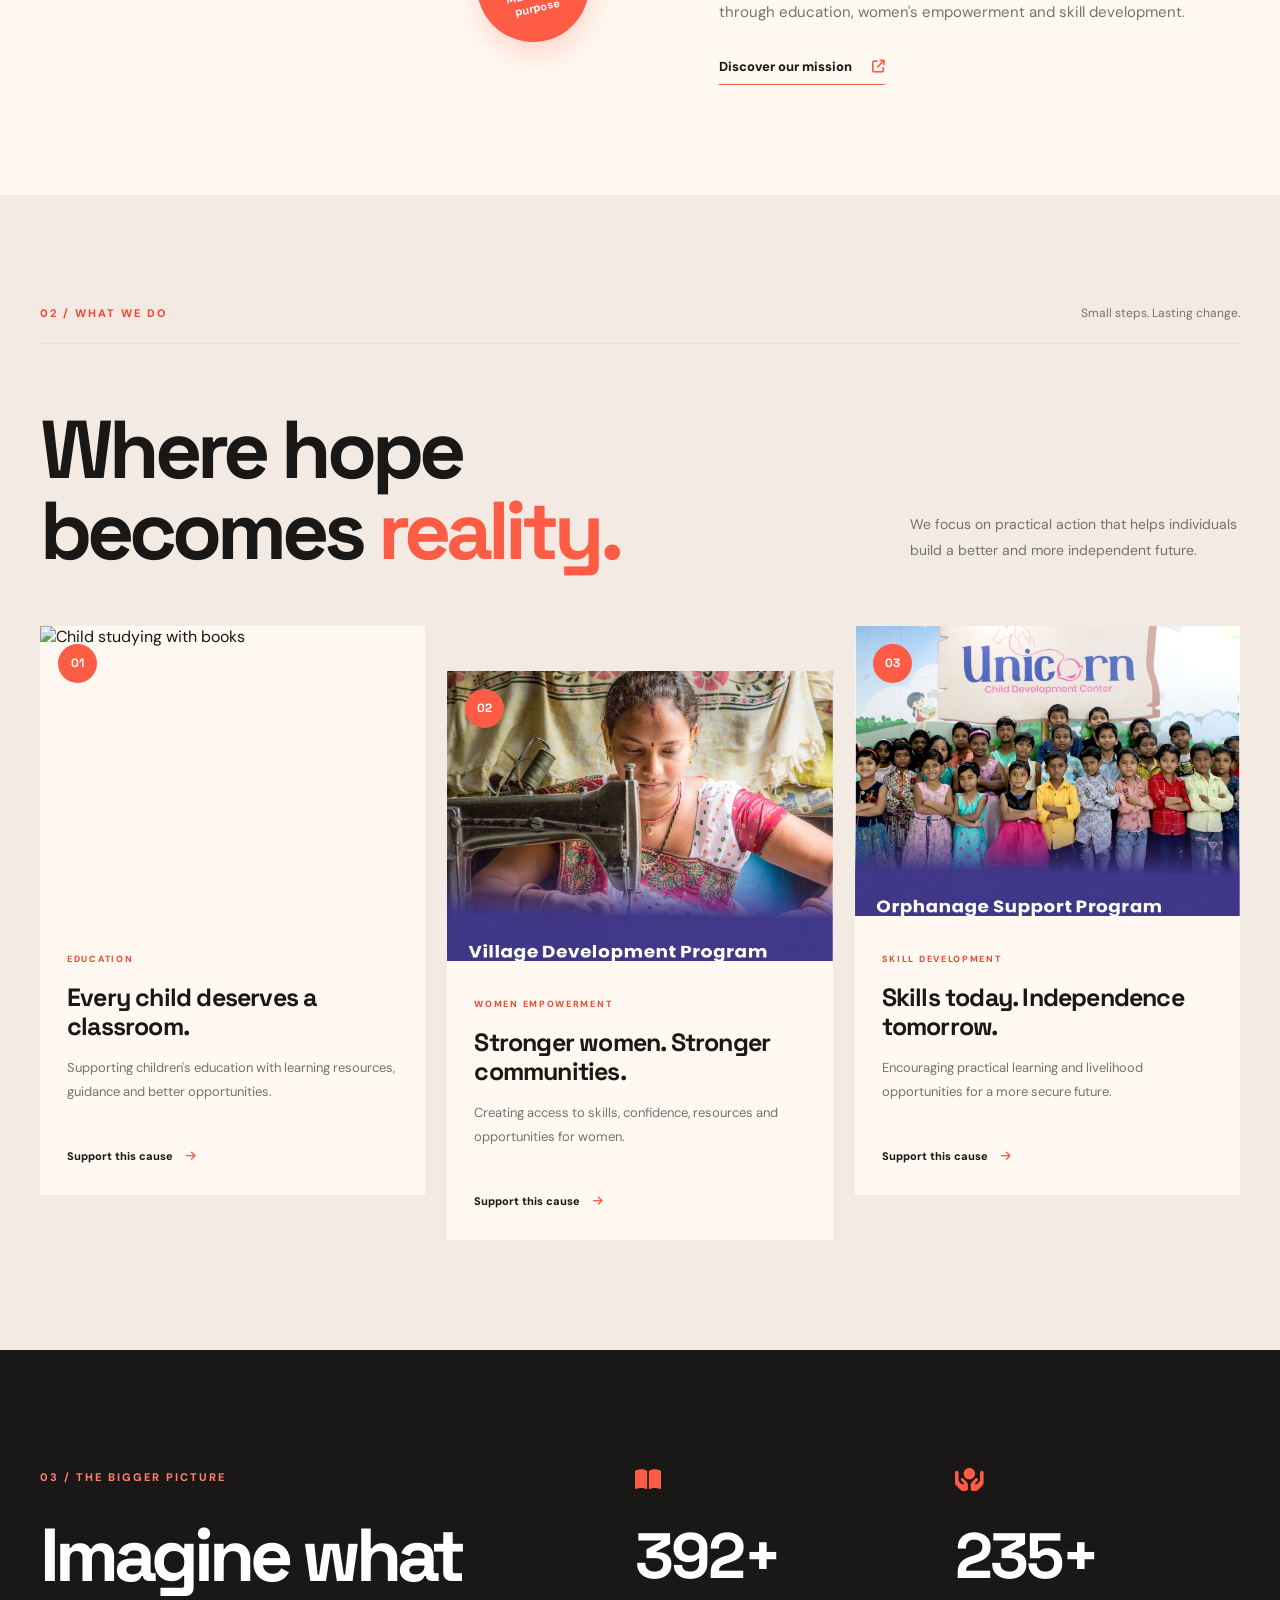
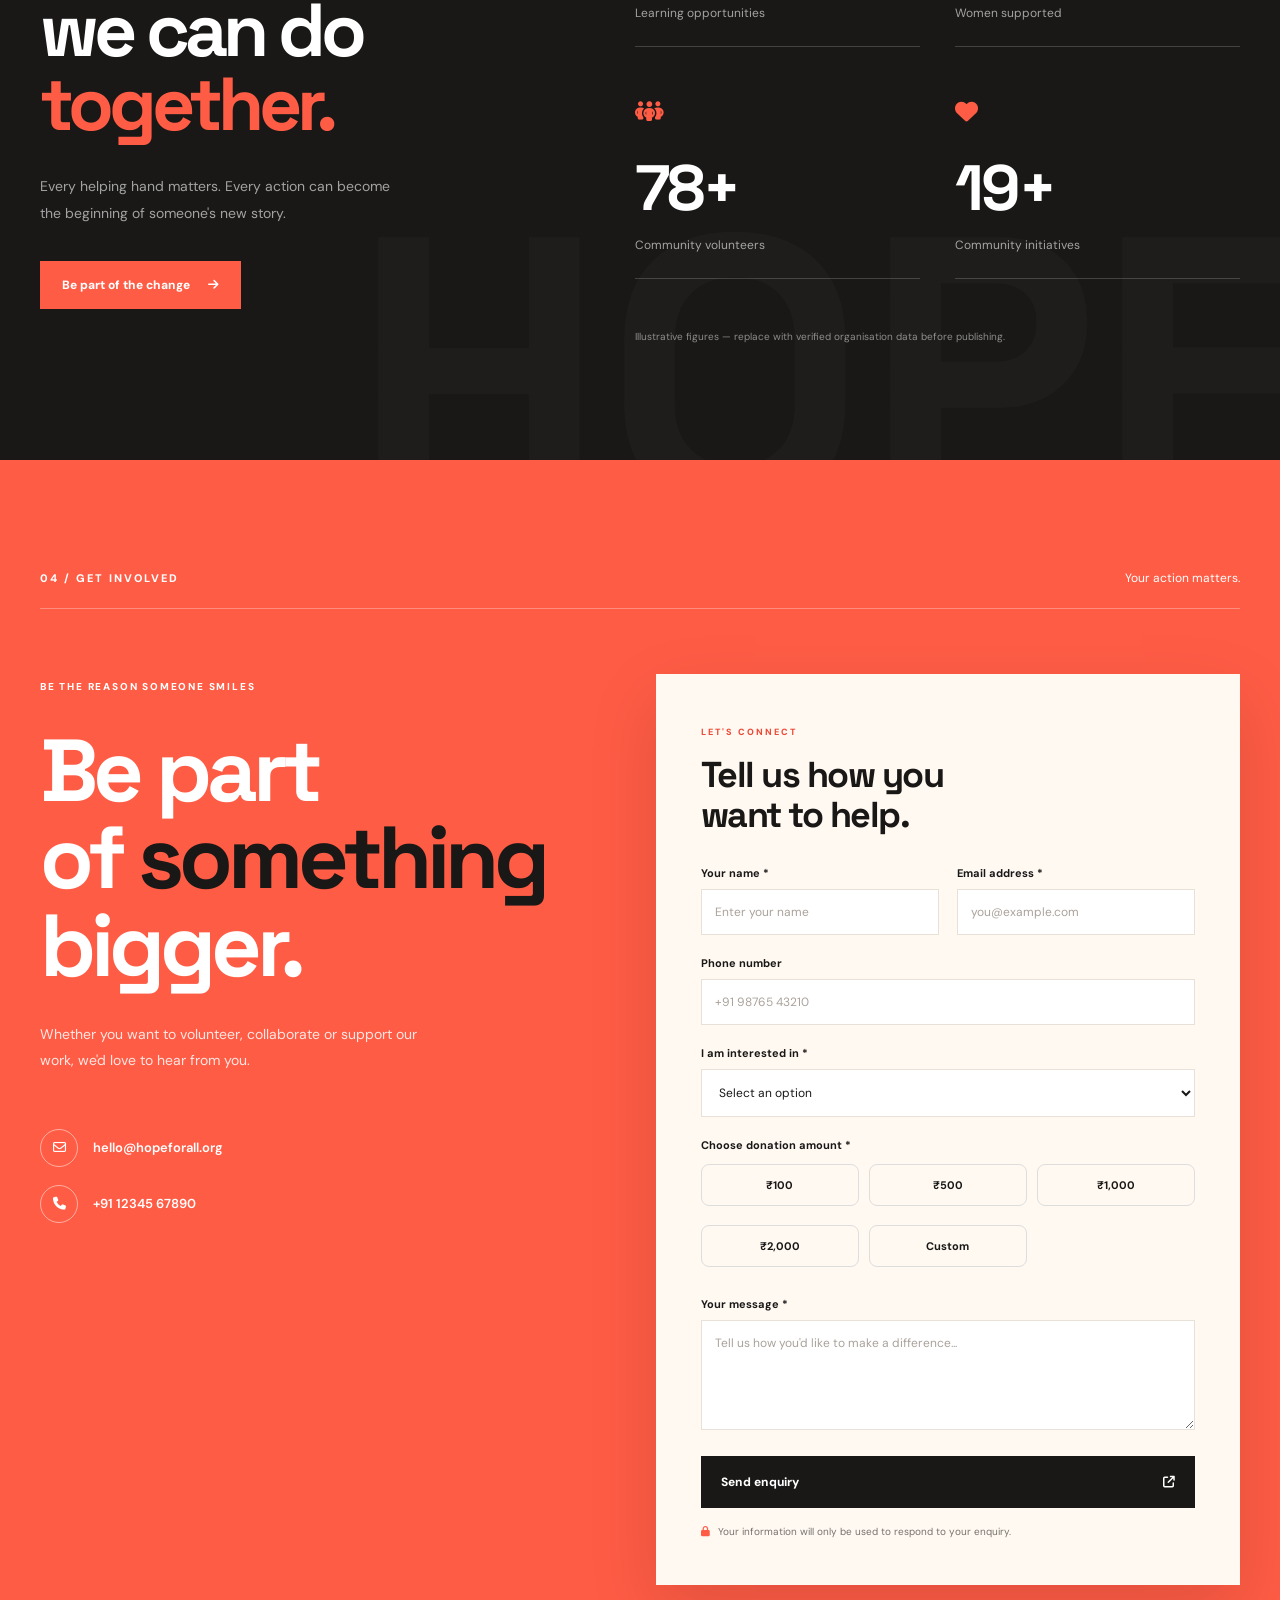
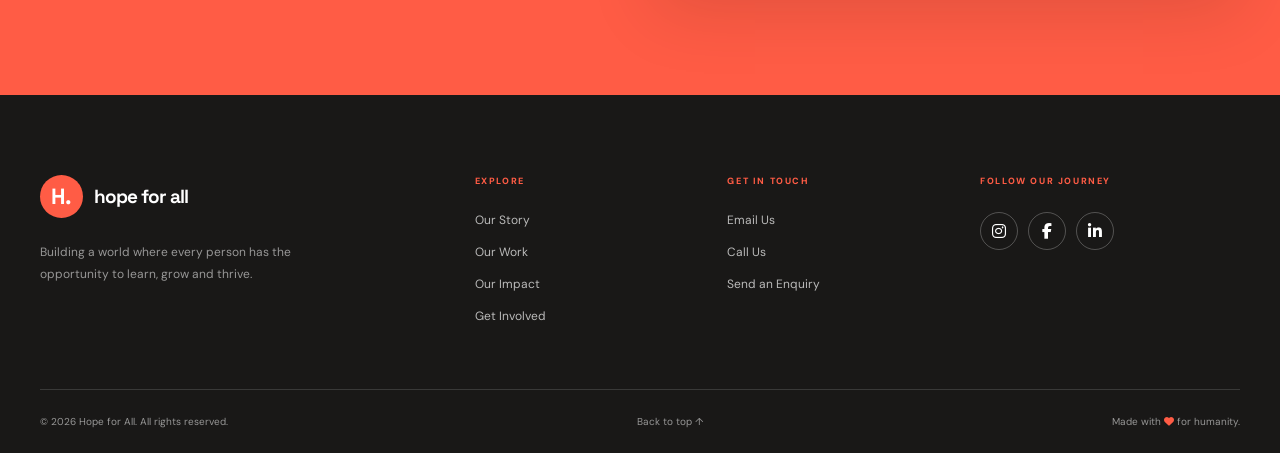
==== commit 59580616: "chnages" ====
--- a/index.html
+++ b/index.html
@@ -15,663 +15,7 @@
   <link rel="stylesheet" href="https://cdnjs.cloudflare.com/ajax/libs/font-awesome/6.5.2/css/all.min.css">
   <link rel="stylesheet" href="assets/css/style.css">
   <link rel="stylesheet" href="assets/css/mobile-responsive.css">
-  <style>
-/* =====================================
-   GLOBAL RESPONSIVE SETTINGS
-===================================== */
-
-*,
-*::before,
-*::after {
-    box-sizing: border-box;
-}
-
-html {
-    width: 100%;
-    overflow-x: hidden;
-    scroll-behavior: smooth;
-}
-
-body {
-    width: 100%;
-    min-width: 320px;
-    overflow-x: hidden;
-}
-
-img,
-video,
-svg {
-    max-width: 100%;
-}
-
-img {
-    height: auto;
-}
-
-.container {
-    width: min(1240px, calc(100% - 48px));
-    margin-left: auto;
-    margin-right: auto;
-}
-
-/* =====================================
-   HEADER / NAVIGATION
-===================================== */
-
-.site-header {
-    width: 100%;
-}
-
-.nav-wrapper {
-    min-height: 76px;
-    display: flex;
-    align-items: center;
-    justify-content: space-between;
-    gap: 24px;
-}
-
-.primary-nav {
-    display: flex;
-    align-items: center;
-    gap: clamp(14px, 2vw, 30px);
-}
-
-.menu-toggle {
-    flex-shrink: 0;
-}
-
-/* =====================================
-   HERO BANNER RESPONSIVE
-===================================== */
-
-.hero-section {
-    position: relative;
-    min-height: clamp(620px, 82vh, 900px);
-    display: flex;
-    align-items: center;
-    overflow: hidden;
-    isolation: isolate;
-}
-
-.hero-background,
-.hero-overlay {
-    position: absolute;
-    inset: 0;
-}
-
-.hero-background {
-    z-index: -2;
-    overflow: hidden;
-}
-
-.hero-background img {
-    display: block;
-    width: 100%;
-    height: 100%;
-    min-height: 100%;
-    object-fit: cover;
-    object-position: center 42%;
-}
-
-.hero-overlay {
-    z-index: -1;
-}
-
-.hero-content {
-    position: relative;
-    z-index: 1;
-    width: 100%;
-    padding: 120px 0;
-}
-
-.hero-title {
-    max-width: 900px;
-    font-size: clamp(3.3rem, 8.4vw, 8.2rem);
-    line-height: 0.94;
-    overflow-wrap: anywhere;
-}
-
-.hero-label {
-    max-width: 100%;
-}
-
-.hero-bottom {
-    display: flex;
-    align-items: flex-end;
-    justify-content: space-between;
-    gap: 28px;
-}
-
-.hero-bottom p {
-    max-width: 520px;
-}
-
-.hero-side-note {
-    position: absolute;
-    right: 24px;
-    top: 50%;
-    writing-mode: vertical-rl;
-}
-
-.hero-scroll {
-    position: absolute;
-    left: max(24px, calc((100vw - 1240px) / 2));
-    bottom: 24px;
-}
-
-/* =====================================
-   CONTENT SECTIONS
-===================================== */
-
-.section-padding {
-    padding-top: clamp(64px, 8vw, 120px);
-    padding-bottom: clamp(64px, 8vw, 120px);
-}
-
-.about-grid,
-.contact-grid {
-    display: grid;
-    grid-template-columns: repeat(2, minmax(0, 1fr));
-    gap: clamp(28px, 6vw, 90px);
-}
-
-.work-grid {
-    display: grid;
-    grid-template-columns: repeat(3, minmax(0, 1fr));
-    gap: clamp(16px, 2.4vw, 32px);
-}
-
-.work-card,
-.work-image {
-    min-width: 0;
-}
-
-.work-image {
-    overflow: hidden;
-}
-
-.work-image img,
-.about-image {
-    display: block;
-    width: 100%;
-    height: 100%;
-    object-fit: cover;
-}
-
-.work-image img {
-    aspect-ratio: 4 / 3;
-}
-
-.about-image {
-    max-height: 480px;
-}
-
-/* =====================================
-   IMPACT SECTION
-===================================== */
-
-.impact-container {
-    display: grid;
-    grid-template-columns: repeat(2, minmax(0, 1fr));
-    gap: clamp(30px, 7vw, 100px);
-}
-
-.impact-stats {
-    display: grid;
-    grid-template-columns: repeat(2, minmax(0, 1fr));
-    gap: 28px;
-}
-
-.stat-item {
-    min-width: 0;
-}
-
-/* =====================================
-   CONTACT FORM
-===================================== */
-
-.contact-grid {
-    align-items: start;
-}
-
-.form-panel {
-    min-width: 0;
-}
-
-.form-row {
-    display: grid;
-    grid-template-columns: repeat(2, minmax(0, 1fr));
-    gap: 16px;
-}
-
-.form-group,
-.form-group input,
-.form-group select,
-.form-group textarea {
-    width: 100%;
-    max-width: 100%;
-    min-width: 0;
-}
-
-.donation-options {
-    display: grid;
-    grid-template-columns: repeat(3, minmax(0, 1fr));
-    gap: 10px;
-}
-
-.donation-option {
-    min-width: 0;
-}
-
-.donation-option span {
-    display: flex;
-    justify-content: center;
-    align-items: center;
-    min-height: 44px;
-    text-align: center;
-}
-
-.submit-button {
-    max-width: 100%;
-}
-
-/* =====================================
-   FOOTER
-===================================== */
-
-.footer-top {
-    display: grid;
-    grid-template-columns: 1.5fr 1fr 1fr 1fr;
-    gap: 30px;
-}
-
-.footer-column,
-.footer-social,
-.footer-brand {
-    min-width: 0;
-}
-
-.footer-bottom {
-    display: flex;
-    flex-wrap: wrap;
-    align-items: center;
-    justify-content: space-between;
-    gap: 12px 24px;
-}
-
-/* =====================================
-   TABLET RESPONSIVE
-===================================== */
-
-@media (max-width: 1024px) {
-
-    .container {
-        width: calc(100% - 40px);
-        max-width: 900px;
-    }
-
-    .hero-section {
-        min-height: 700px;
-    }
-
-    .hero-title {
-        font-size: clamp(3.4rem, 9vw, 6.5rem);
-    }
-
-    .hero-side-note {
-        right: 14px;
-    }
-
-    .work-grid {
-        grid-template-columns: repeat(2, minmax(0, 1fr));
-    }
-
-    .work-card:last-child {
-        grid-column: 1 / -1;
-        max-width: calc(50% - 12px);
-    }
-
-    .footer-top {
-        grid-template-columns: repeat(2, minmax(0, 1fr));
-    }
-}
-
-/* =====================================
-   SMALL TABLETS
-===================================== */
-
-@media (max-width: 768px) {
-
-    .container {
-        width: calc(100% - 36px);
-    }
-
-    .nav-wrapper {
-        min-height: 68px;
-    }
-
-    .primary-nav {
-        gap: 12px;
-    }
-
-    .hero-section {
-        min-height: 88vh;
-        align-items: center;
-    }
-
-    .hero-background img {
-        object-position: 58% center;
-    }
-
-    .hero-content {
-        padding: 110px 0 105px;
-    }
-
-    .hero-title {
-        font-size: clamp(3.2rem, 12vw, 5.8rem);
-        line-height: 0.96;
-    }
-
-    .hero-label {
-        font-size: 12px;
-        line-height: 1.5;
-    }
-
-    .hero-bottom {
-        align-items: center;
-    }
-
-    .hero-bottom p {
-        max-width: 440px;
-        font-size: 15px;
-    }
-
-    .hero-side-note {
-        display: none;
-    }
-
-    .hero-scroll {
-        left: 18px;
-        bottom: 18px;
-        font-size: 10px;
-    }
-
-    .about-grid,
-    .contact-grid,
-    .impact-container {
-        grid-template-columns: 1fr;
-    }
-
-    .about-grid {
-        gap: 28px;
-    }
-
-    .about-image {
-        max-height: 420px;
-    }
-
-    .work-grid {
-        grid-template-columns: repeat(2, minmax(0, 1fr));
-    }
-
-    .work-card:last-child {
-        grid-column: auto;
-        max-width: none;
-    }
-
-    .impact-stats {
-        gap: 22px;
-    }
-
-    .footer-top {
-        grid-template-columns: repeat(2, minmax(0, 1fr));
-    }
-}
-
-/* =====================================
-   MOBILE PHONES
-===================================== */
-
-@media (max-width: 600px) {
-
-    .container {
-        width: calc(100% - 32px);
-    }
-
-    .nav-wrapper {
-        min-height: 64px;
-        gap: 12px;
-    }
-
-    .brand-name {
-        font-size: 18px;
-    }
-
-    .brand-symbol {
-        font-size: 30px;
-    }
-
-    /* Mobile banner */
-
-    .hero-section {
-        min-height: 88vh;
-    }
-
-    .hero-background img {
-        object-position: 61% center;
-    }
-
-    .hero-overlay {
-        background: linear-gradient(
-            90deg,
-            rgba(12, 17, 20, 0.78) 0%,
-            rgba(12, 17, 20, 0.48) 62%,
-            rgba(12, 17, 20, 0.24) 100%
-        );
-    }
-
-    .hero-content {
-        padding: 105px 0 100px;
-    }
-
-    .hero-title {
-        font-size: clamp(3.15rem, 15vw, 5rem);
-        letter-spacing: -0.045em;
-        line-height: 0.96;
-    }
-
-    .hero-label {
-        max-width: 290px;
-        font-size: 10px;
-        letter-spacing: 0.04em;
-    }
-
-    .hero-bottom {
-        align-items: flex-start;
-        gap: 12px;
-    }
-
-    .hero-bottom p {
-        max-width: 270px;
-        font-size: 13px;
-        line-height: 1.65;
-    }
-
-    .round-cta {
-        flex: 0 0 44px;
-        width: 44px;
-        height: 44px;
-    }
-
-    .hero-scroll {
-        font-size: 9px;
-        letter-spacing: 0.12em;
-    }
-
-    /* Sections */
-
-    .section-padding {
-        padding-top: 62px;
-        padding-bottom: 62px;
-    }
-
-    .section-top {
-        display: flex;
-        flex-wrap: wrap;
-        gap: 8px 16px;
-    }
-
-    .about-heading h2,
-    .work-heading h2,
-    .impact-intro h2,
-    .contact-copy h2 {
-        font-size: clamp(2.5rem, 12vw, 4.2rem);
-        line-height: 0.98;
-    }
-
-    .about-grid,
-    .contact-grid {
-        gap: 30px;
-    }
-
-    .about-image {
-        width: 100%;
-        aspect-ratio: 4 / 3;
-        object-fit: cover;
-    }
-
-    /* Work cards */
-
-    .work-grid {
-        grid-template-columns: 1fr;
-        gap: 22px;
-    }
-
-    .work-card:last-child {
-        grid-column: auto;
-    }
-
-    .work-image img {
-        aspect-ratio: 16 / 10;
-    }
-
-    /* Impact */
-
-    .impact-container {
-        gap: 36px;
-    }
-
-    .impact-stats {
-        grid-template-columns: repeat(2, minmax(0, 1fr));
-        gap: 24px 14px;
-    }
-
-    .stat-item strong {
-        font-size: clamp(2rem, 10vw, 3rem);
-    }
-
-    .stat-item p {
-        font-size: 13px;
-    }
-
-    .impact-disclaimer {
-        grid-column: 1 / -1;
-    }
-
-    /* Form */
-
-    .form-row {
-        grid-template-columns: 1fr;
-        gap: 0;
-    }
-
-    .donation-options {
-        grid-template-columns: repeat(2, minmax(0, 1fr));
-    }
-
-    .form-panel {
-        padding: 24px 18px;
-    }
-
-    .form-heading h3 {
-        font-size: 28px;
-    }
-
-    .contact-details {
-        display: flex;
-        flex-direction: column;
-        align-items: flex-start;
-        gap: 12px;
-    }
-
-    /* Footer */
-
-    .footer-top {
-        grid-template-columns: repeat(2, minmax(0, 1fr));
-        gap: 28px 18px;
-    }
-
-    .footer-brand {
-        grid-column: 1 / -1;
-    }
-
-    .footer-bottom {
-        flex-direction: column;
-        align-items: flex-start;
-    }
-
-    .footer-bottom p {
-        margin: 0;
-    }
-}
-
-
-
-@media (max-width: 380px) {
-
-    .container {
-        width: calc(100% - 28px);
-    }
-
-    .hero-title {
-        font-size: clamp(2.8rem, 14.5vw, 3.6rem);
-    }
-
-    .hero-bottom p {
-        max-width: 230px;
-        font-size: 12px;
-    }
-
-    .impact-stats {
-        gap: 20px 10px;
-    }
-
-    .footer-top {
-        grid-template-columns: 1fr;
-    }
-
-    .footer-brand {
-        grid-column: auto;
-    }
-}
-
-
-
-@media (prefers-reduced-motion: reduce) {
-
-    html {
-        scroll-behavior: auto;
-    }
-
-    *,
-    *::before,
-    *::after {
-        animation-duration: 0.01ms !important;
-        animation-iteration-count: 1 !important;
-        transition-duration: 0.01ms !important;
-    }
-}
-</style>
+  
 </head>
 
 <body>
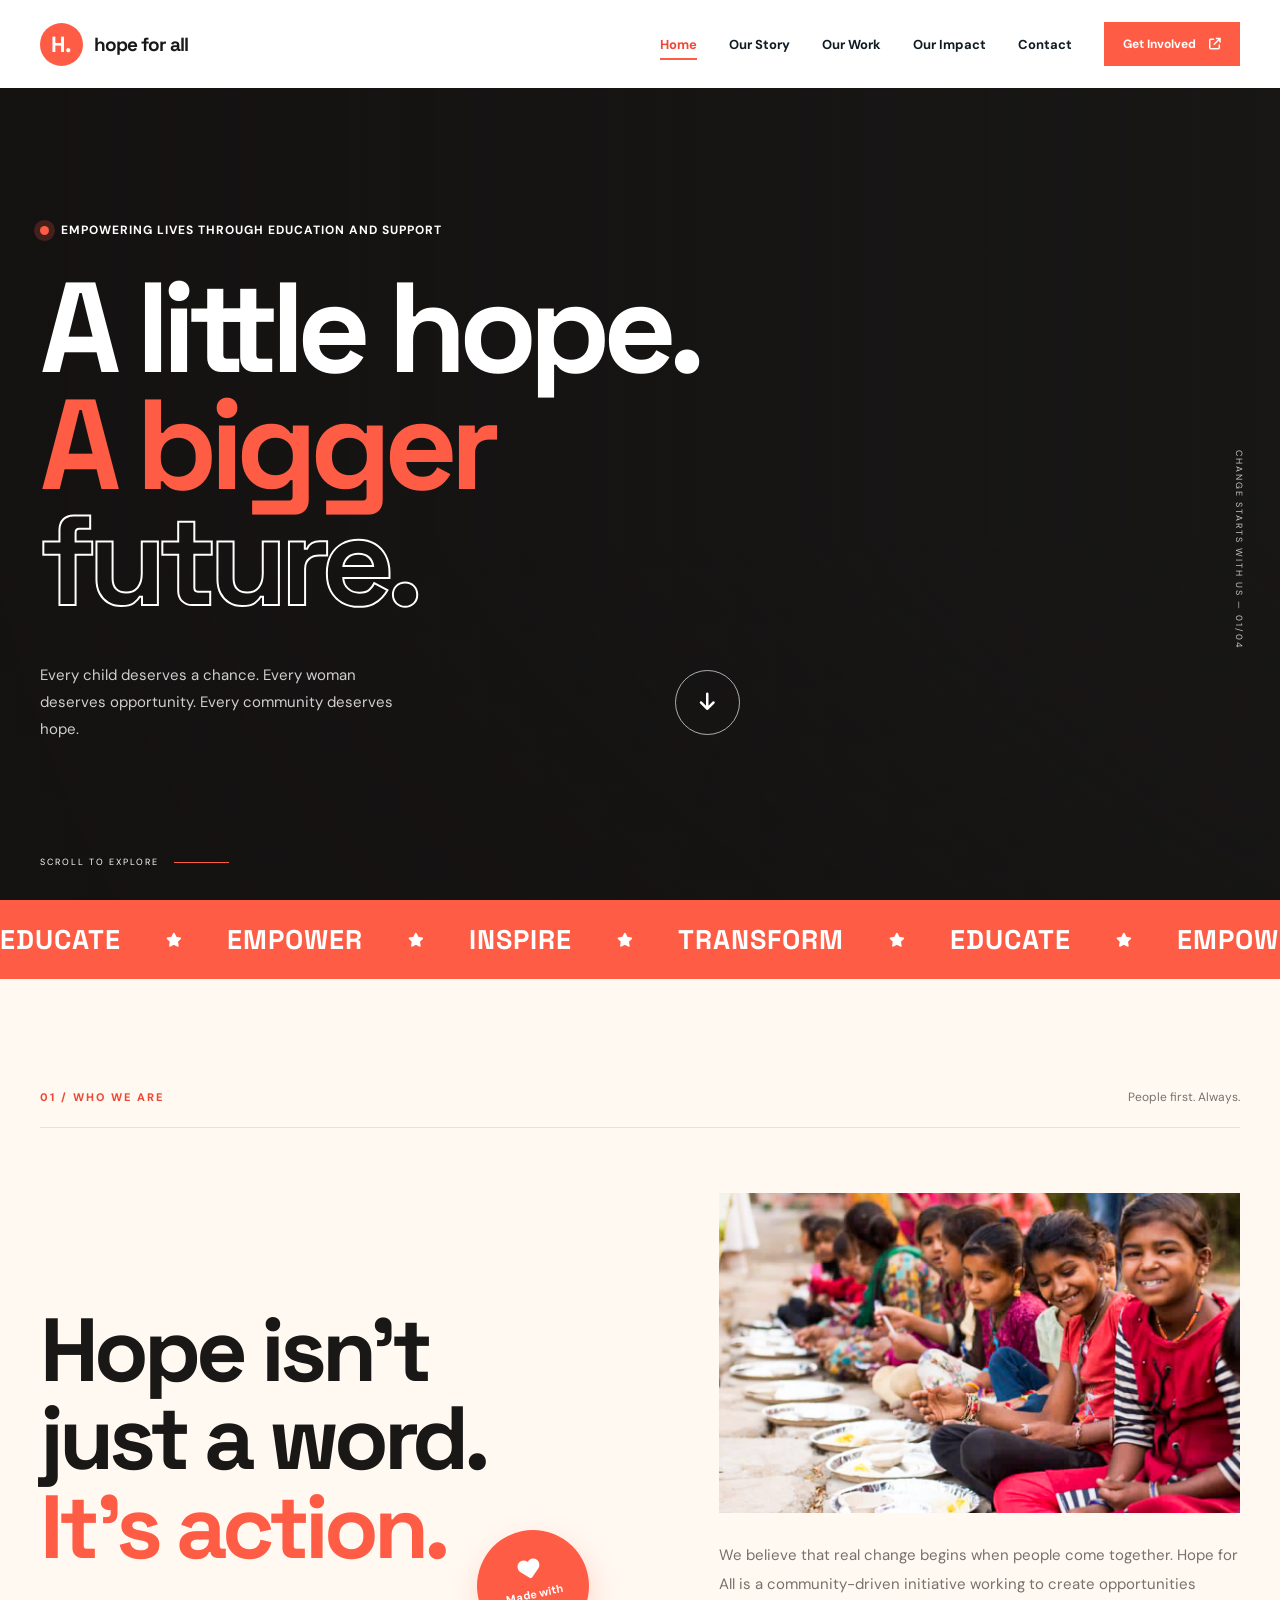
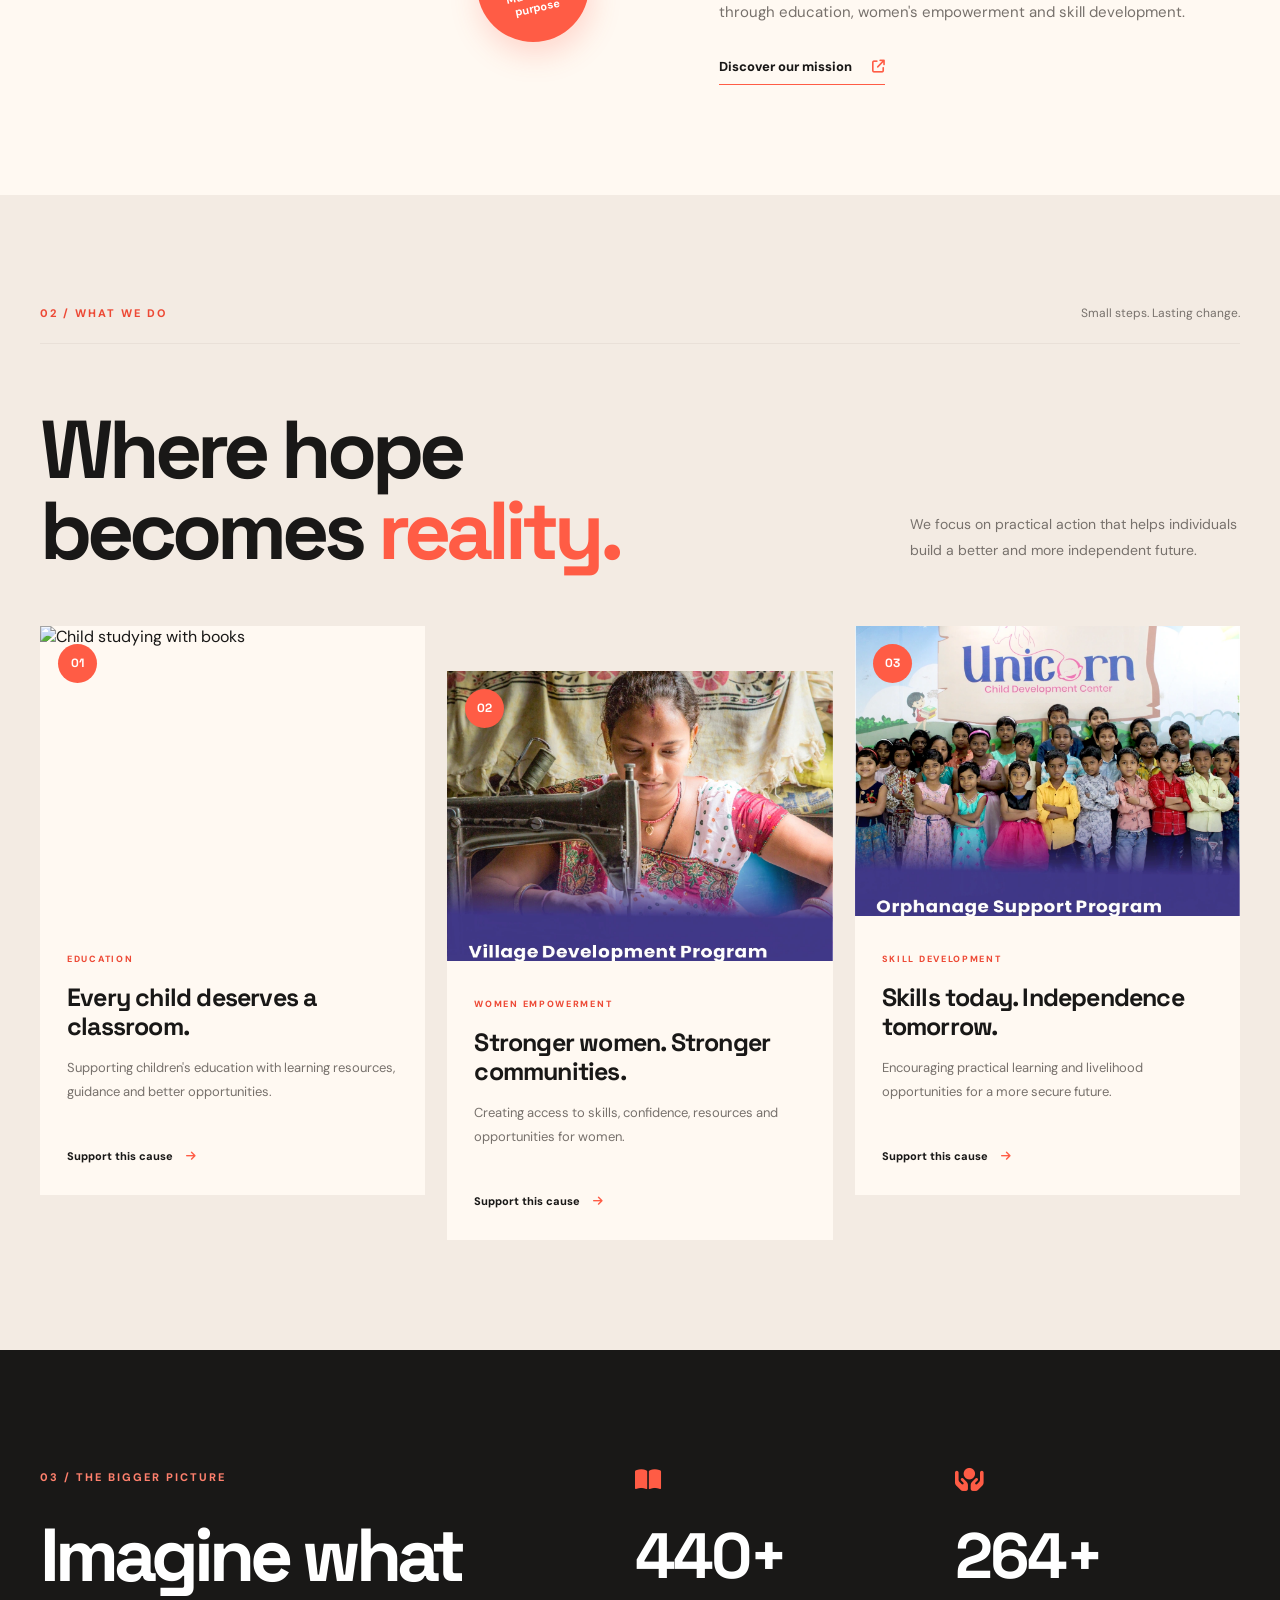
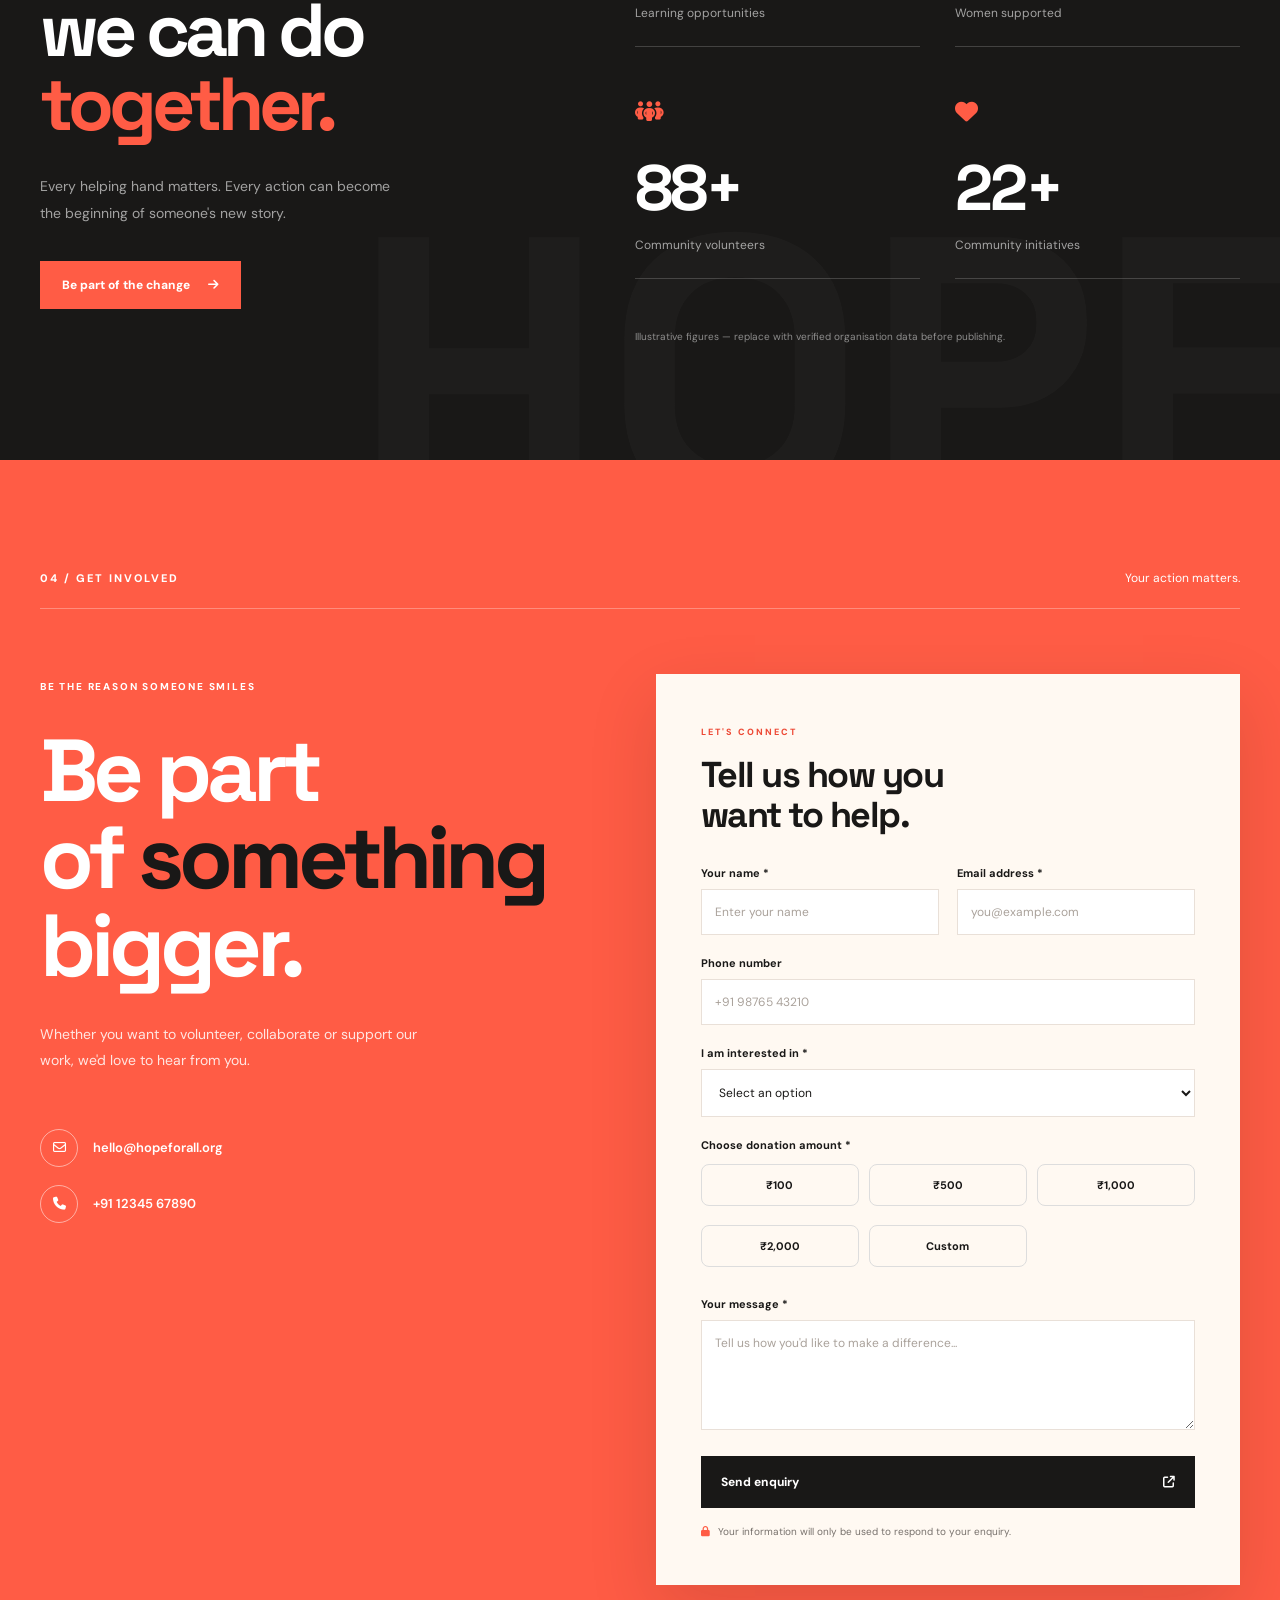
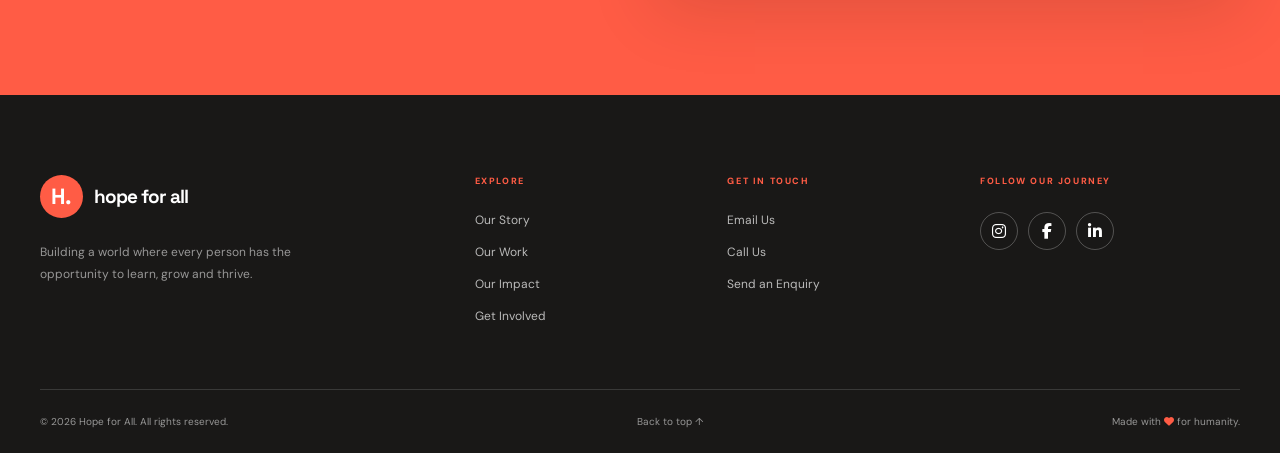
==== commit 68120d74: "last chnages" ====
--- a/index.html
+++ b/index.html
@@ -51,6 +51,7 @@
           Get Involved <i class="fa-solid fa-arrow-up-right-from-square"></i>
         </a>
       </nav>
+     
 
     </div>
   </header>
--- a/assets/css/style.css
+++ b/assets/css/style.css
@@ -137,7 +137,7 @@
   top: 0;
   left: 0;
   width: 100%;
-  background: transparent;
+  background: #ffff;
   transition: background var(--transition), box-shadow var(--transition);
 }
 
@@ -186,7 +186,7 @@
 .nav-link {
   font-size: 13px;
   font-weight: 700;
-  color: #ffffff;
+  color: #101c22;
   position: relative;
   transition: color var(--transition);
 }
@@ -1218,3 +1218,213 @@
   }
 }
 
+/* ==================================
+   PREMIUM MOBILE NAVIGATION
+================================== */
+
+@media (max-width: 768px) {
+
+    .primary-nav {
+        position: fixed;
+        inset: 0;
+        z-index: 9999;
+
+        width: 100%;
+        height: 100vh;
+        height: 100dvh;
+
+        display: flex;
+        flex-direction: column;
+        align-items: stretch;
+        justify-content: center;
+
+        padding: 100px 32px 50px;
+
+        background: #101c22;
+
+        opacity: 0;
+        visibility: hidden;
+        pointer-events: none;
+
+        transform: translateY(-15px);
+
+        transition:
+            opacity .4s ease,
+            transform .4s ease,
+            visibility .4s ease;
+
+        overflow-y: auto;
+    }
+
+    /* OPEN MENU */
+
+    .primary-nav.active {
+        opacity: 1;
+        visibility: visible;
+        pointer-events: auto;
+        transform: translateY(0);
+    }
+
+    /* NAV LINKS */
+
+    .primary-nav .nav-link {
+        position: relative;
+
+        display: flex;
+        align-items: center;
+        justify-content: space-between;
+
+        width: 100%;
+
+        padding: 17px 0;
+
+        color: #f5f2e9;
+
+        font-family: Georgia, serif;
+        font-size: clamp(25px, 7vw, 36px);
+        font-weight: 400;
+
+        text-decoration: none;
+        letter-spacing: -1px;
+
+        border-bottom: 1px solid rgba(255,255,255,.14);
+
+        opacity: 0;
+        transform: translateY(20px);
+
+        transition:
+            color .3s ease,
+            opacity .4s ease,
+            transform .4s ease;
+    }
+
+    /* STAGGER ANIMATION */
+
+    .primary-nav.active .nav-link {
+        opacity: 1;
+        transform: translateY(0);
+    }
+
+    .primary-nav.active .nav-link:nth-child(1) {
+        transition-delay: .08s;
+    }
+
+    .primary-nav.active .nav-link:nth-child(2) {
+        transition-delay: .14s;
+    }
+
+    .primary-nav.active .nav-link:nth-child(3) {
+        transition-delay: .20s;
+    }
+
+    .primary-nav.active .nav-link:nth-child(4) {
+        transition-delay: .26s;
+    }
+
+    .primary-nav.active .nav-link:nth-child(5) {
+        transition-delay: .32s;
+    }
+
+    .primary-nav .nav-link:hover,
+    .primary-nav .nav-link.active {
+        color: #d8b878;
+    }
+
+    /* GET INVOLVED BUTTON */
+
+    .primary-nav .nav-donate {
+        display: flex;
+        align-items: center;
+        justify-content: space-between;
+
+        width: 100%;
+        margin-top: 32px;
+        padding: 19px 22px;
+
+        background: #d8b878;
+        color: #101c22;
+
+        font-size: 15px;
+        font-weight: 700;
+        letter-spacing: 1px;
+        text-transform: uppercase;
+
+        text-decoration: none;
+        border-radius: 3px;
+
+        opacity: 0;
+        transform: translateY(20px);
+
+        transition:
+            opacity .4s ease .38s,
+            transform .4s ease .38s,
+            background .3s ease;
+    }
+
+    .primary-nav.active .nav-donate {
+        opacity: 1;
+        transform: translateY(0);
+    }
+
+    .primary-nav .nav-donate:hover {
+        background: #f0d49d;
+    }
+
+    .primary-nav .nav-donate i {
+        font-size: 17px;
+    }
+
+    /* PREVENT PAGE SCROLL WHEN MENU OPEN */
+
+    body.menu-open {
+        overflow: hidden;
+        height: 100vh;
+    }
+}
+
+.menu-toggle {
+    display: none;
+}
+
+@media (max-width: 768px) {
+
+    .menu-toggle {
+        display: flex;
+        position: relative;
+        z-index: 10000;
+
+        width: 46px;
+        height: 46px;
+
+        flex-direction: column;
+        justify-content: center;
+        align-items: center;
+        gap: 7px;
+
+        border: 1px solid rgba(255,255,255,.3);
+        border-radius: 50%;
+
+        background: #101c22;
+        cursor: pointer;
+    }
+
+    .menu-toggle span {
+        display: block;
+        width: 19px;
+        height: 2px;
+
+        background: #fff;
+        border-radius: 5px;
+
+        transition: .3s ease;
+    }
+
+    .menu-toggle.active span:first-child {
+        transform: translateY(4.5px) rotate(45deg);
+    }
+
+    .menu-toggle.active span:last-child {
+        transform: translateY(-4.5px) rotate(-45deg);
+    }
+}
+
